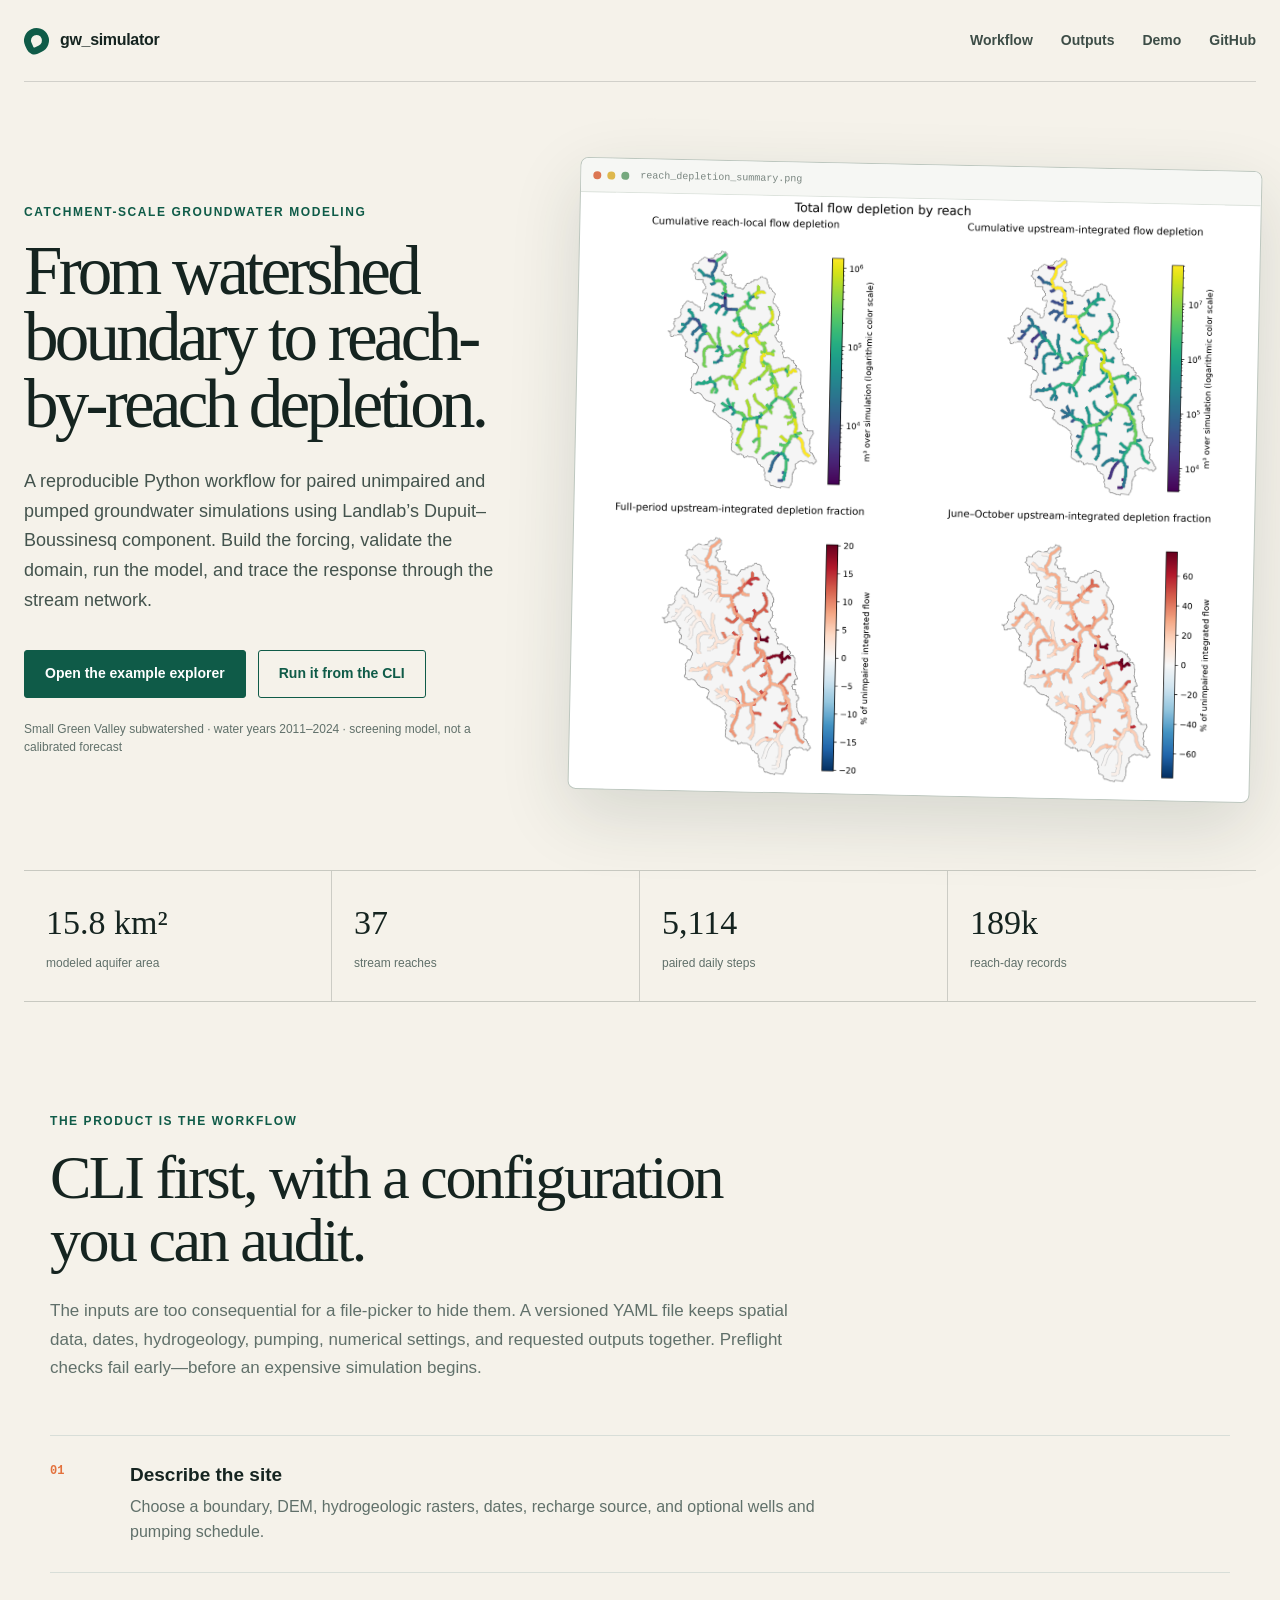
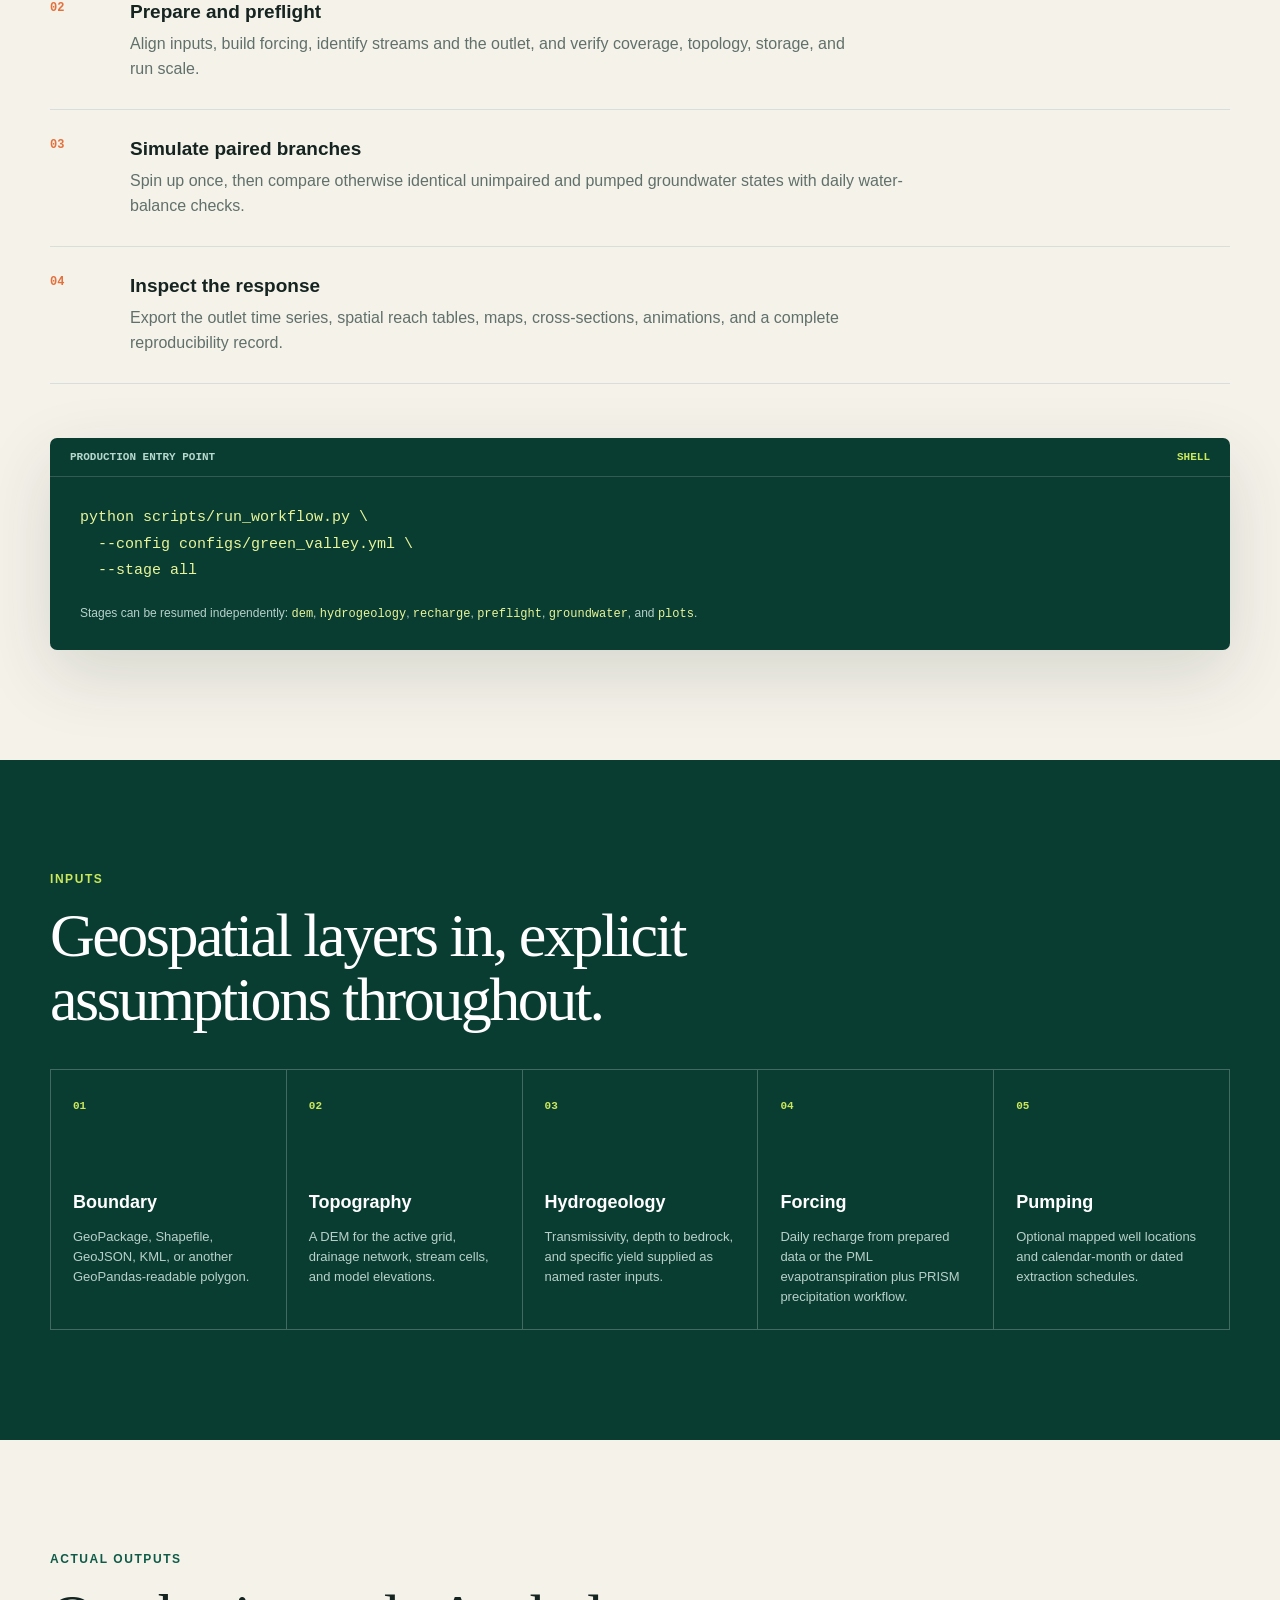
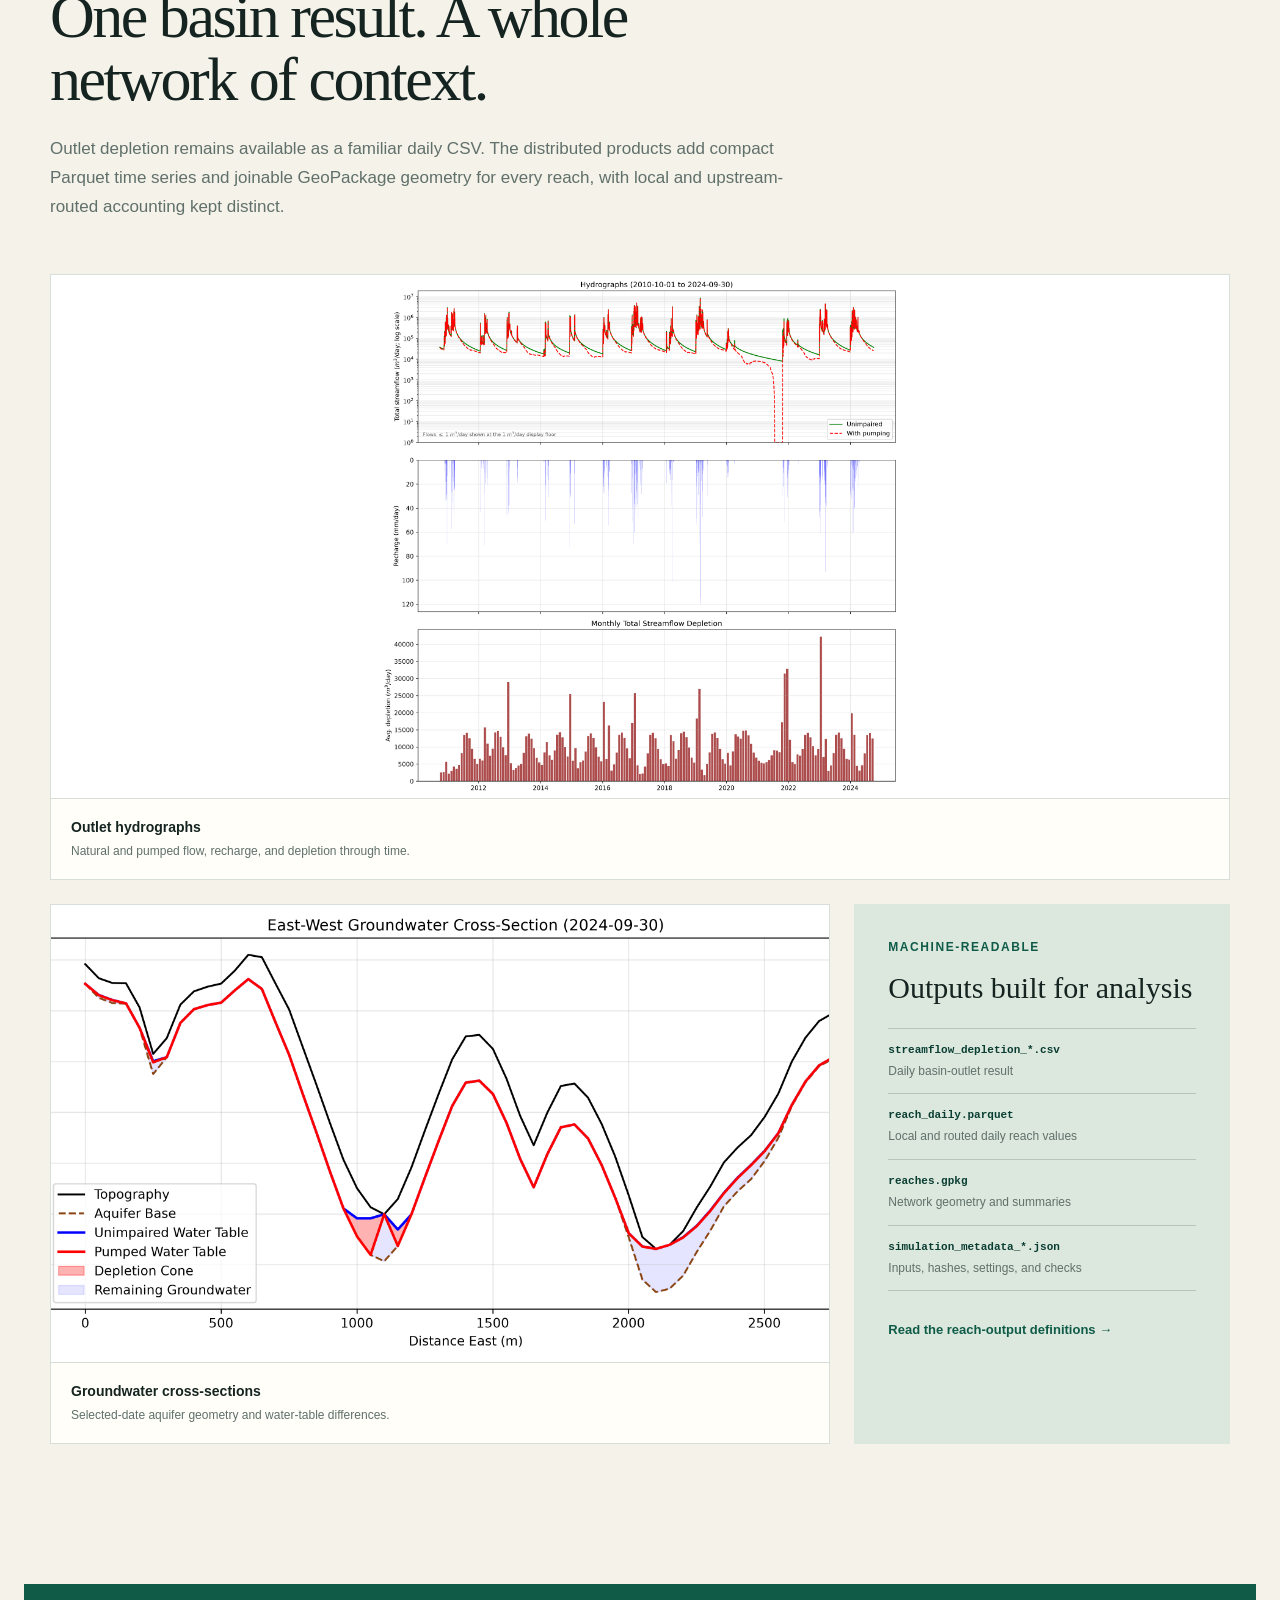
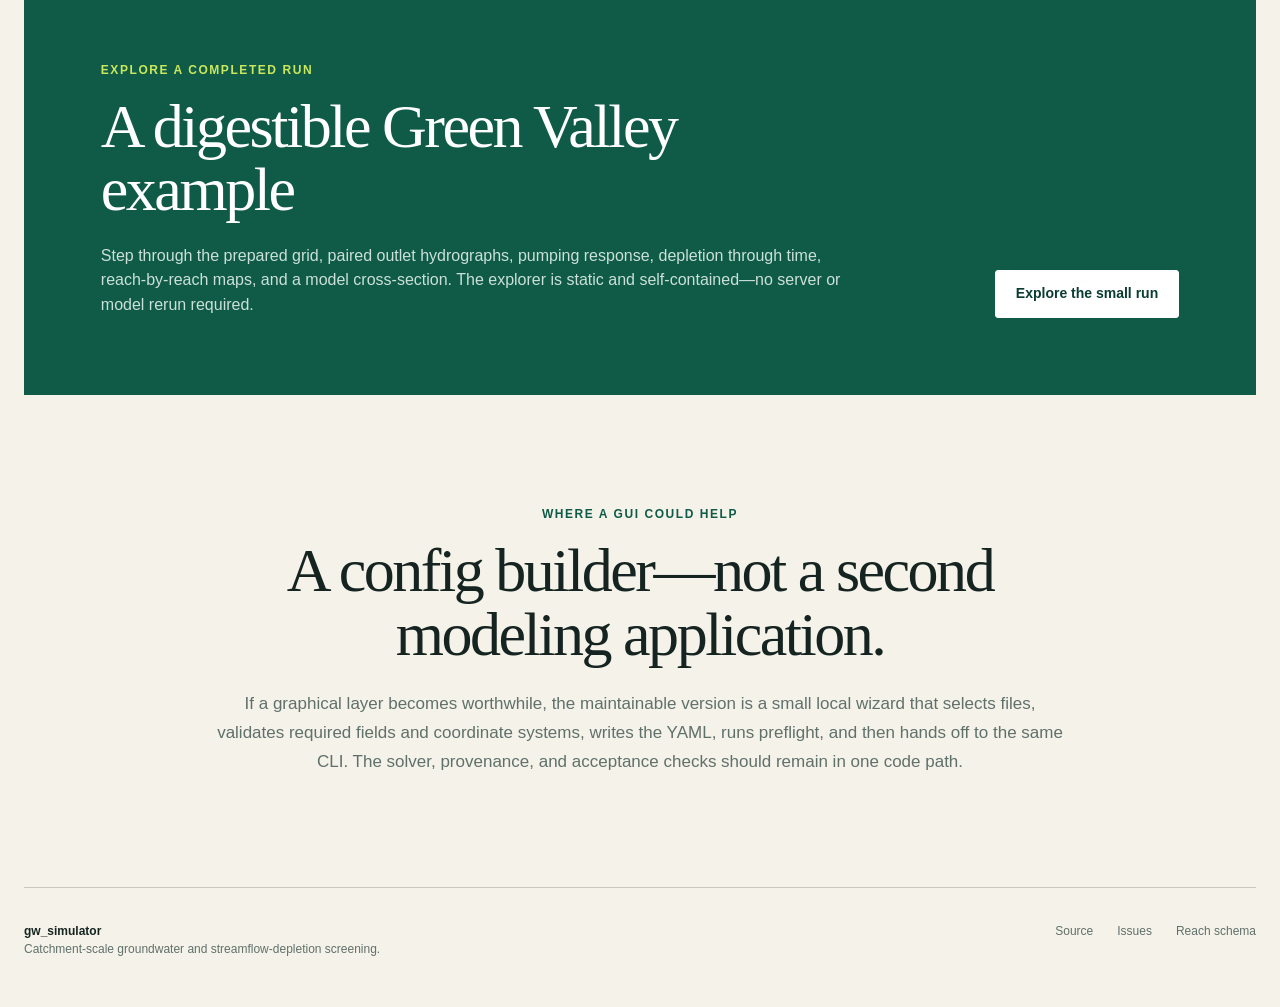
==== docs/index.html @ 2f650bf9 "Add Green Valley GitHub Pages demo" ====
<!doctype html>
<html lang="en">
<head>
  <meta charset="utf-8">
  <meta name="viewport" content="width=device-width, initial-scale=1">
  <meta name="description" content="gw_simulator models catchment-scale groundwater flow and streamflow depletion, from reproducible inputs to outlet and reach-by-reach results.">
  <title>gw_simulator · Groundwater depletion, reach by reach</title>
  <link rel="stylesheet" href="assets/site.css">
</head>
<body>
  <header class="site-header">
    <a class="wordmark" href="./" aria-label="gw_simulator home">
      <span class="wordmark-mark" aria-hidden="true"></span>
      <span>gw_simulator</span>
    </a>
    <nav aria-label="Primary navigation">
      <a href="#workflow">Workflow</a>
      <a href="#outputs">Outputs</a>
      <a href="demo/green_valley_example.html">Demo</a>
      <a href="https://github.com/daviddralle/gw_simulator">GitHub</a>
    </nav>
  </header>

  <main>
    <section class="hero">
      <div class="hero-copy">
        <p class="eyebrow">Catchment-scale groundwater modeling</p>
        <h1>From watershed boundary to reach-by-reach depletion.</h1>
        <p class="lede">
          A reproducible Python workflow for paired unimpaired and pumped
          groundwater simulations using Landlab’s Dupuit–Boussinesq component.
          Build the forcing, validate the domain, run the model, and trace the
          response through the stream network.
        </p>
        <div class="actions">
          <a class="button button-primary" href="demo/green_valley_example.html">Open the example explorer</a>
          <a class="button button-secondary" href="https://github.com/daviddralle/gw_simulator#reproducible-workflow">Run it from the CLI</a>
        </div>
        <p class="hero-note">Small Green Valley subwatershed · water years 2011–2024 · screening model, not a calibrated forecast</p>
      </div>
      <figure class="hero-figure">
        <div class="figure-bar">
          <span></span><span></span><span></span>
          <b>reach_depletion_summary.png</b>
        </div>
        <img src="assets/reach_depletion_summary.png" alt="Four maps of the Green Valley stream network showing local and routed flow-depletion volume and fraction" fetchpriority="high">
      </figure>
    </section>

    <section class="facts" aria-label="Example simulation facts">
      <div><strong>15.8 km²</strong><span>modeled aquifer area</span></div>
      <div><strong>37</strong><span>stream reaches</span></div>
      <div><strong>5,114</strong><span>paired daily steps</span></div>
      <div><strong>189k</strong><span>reach-day records</span></div>
    </section>

    <section class="section intro" id="workflow">
      <div class="section-heading">
        <p class="eyebrow">The product is the workflow</p>
        <h2>CLI first, with a configuration you can audit.</h2>
        <p>
          The inputs are too consequential for a file-picker to hide them. A
          versioned YAML file keeps spatial data, dates, hydrogeology, pumping,
          numerical settings, and requested outputs together. Preflight checks
          fail early—before an expensive simulation begins.
        </p>
      </div>

      <ol class="steps">
        <li>
          <span>01</span>
          <div><h3>Describe the site</h3><p>Choose a boundary, DEM, hydrogeologic rasters, dates, recharge source, and optional wells and pumping schedule.</p></div>
        </li>
        <li>
          <span>02</span>
          <div><h3>Prepare and preflight</h3><p>Align inputs, build forcing, identify streams and the outlet, and verify coverage, topology, storage, and run scale.</p></div>
        </li>
        <li>
          <span>03</span>
          <div><h3>Simulate paired branches</h3><p>Spin up once, then compare otherwise identical unimpaired and pumped groundwater states with daily water-balance checks.</p></div>
        </li>
        <li>
          <span>04</span>
          <div><h3>Inspect the response</h3><p>Export the outlet time series, spatial reach tables, maps, cross-sections, animations, and a complete reproducibility record.</p></div>
        </li>
      </ol>

      <div class="command-panel" aria-label="Example command">
        <div class="command-label"><span>Production entry point</span><b>shell</b></div>
        <pre><code>python scripts/run_workflow.py \
  --config configs/green_valley.yml \
  --stage all</code></pre>
        <p>Stages can be resumed independently: <code>dem</code>, <code>hydrogeology</code>, <code>recharge</code>, <code>preflight</code>, <code>groundwater</code>, and <code>plots</code>.</p>
      </div>
    </section>

    <section class="section inputs">
      <div class="section-heading compact">
        <p class="eyebrow">Inputs</p>
        <h2>Geospatial layers in, explicit assumptions throughout.</h2>
      </div>
      <div class="input-grid">
        <article><span>01</span><h3>Boundary</h3><p>GeoPackage, Shapefile, GeoJSON, KML, or another GeoPandas-readable polygon.</p></article>
        <article><span>02</span><h3>Topography</h3><p>A DEM for the active grid, drainage network, stream cells, and model elevations.</p></article>
        <article><span>03</span><h3>Hydrogeology</h3><p>Transmissivity, depth to bedrock, and specific yield supplied as named raster inputs.</p></article>
        <article><span>04</span><h3>Forcing</h3><p>Daily recharge from prepared data or the PML evapotranspiration plus PRISM precipitation workflow.</p></article>
        <article><span>05</span><h3>Pumping</h3><p>Optional mapped well locations and calendar-month or dated extraction schedules.</p></article>
      </div>
    </section>

    <section class="section outputs" id="outputs">
      <div class="section-heading">
        <p class="eyebrow">Actual outputs</p>
        <h2>One basin result. A whole network of context.</h2>
        <p>
          Outlet depletion remains available as a familiar daily CSV. The
          distributed products add compact Parquet time series and joinable
          GeoPackage geometry for every reach, with local and upstream-routed
          accounting kept distinct.
        </p>
      </div>

      <div class="output-grid">
        <figure class="output-card output-wide">
          <img src="assets/hydrographs.png" alt="Green Valley hydrographs comparing unimpaired and pumped streamflow with recharge" loading="lazy">
          <figcaption><b>Outlet hydrographs</b><span>Natural and pumped flow, recharge, and depletion through time.</span></figcaption>
        </figure>
        <figure class="output-card">
          <img src="assets/cross_section.png" alt="Groundwater cross-section showing topography, aquifer base, and unimpaired and pumped water tables" loading="lazy">
          <figcaption><b>Groundwater cross-sections</b><span>Selected-date aquifer geometry and water-table differences.</span></figcaption>
        </figure>
        <article class="file-card">
          <p class="eyebrow">Machine-readable</p>
          <h3>Outputs built for analysis</h3>
          <ul>
            <li><code>streamflow_depletion_*.csv</code><span>Daily basin-outlet result</span></li>
            <li><code>reach_daily.parquet</code><span>Local and routed daily reach values</span></li>
            <li><code>reaches.gpkg</code><span>Network geometry and summaries</span></li>
            <li><code>simulation_metadata_*.json</code><span>Inputs, hashes, settings, and checks</span></li>
          </ul>
          <a href="REACH_OUTPUTS.md">Read the reach-output definitions →</a>
        </article>
      </div>
    </section>

    <section class="demo-callout">
      <div>
        <p class="eyebrow">Explore a completed run</p>
        <h2>A digestible Green Valley example</h2>
        <p>
          Step through the prepared grid, paired outlet hydrographs, pumping
          response, depletion through time, reach-by-reach maps, and a model
          cross-section. The explorer is static and self-contained—no server
          or model rerun required.
        </p>
      </div>
      <a class="button button-light" href="demo/green_valley_example.html">Explore the small run</a>
    </section>

    <section class="section decision">
      <p class="eyebrow">Where a GUI could help</p>
      <h2>A config builder—not a second modeling application.</h2>
      <p>
        If a graphical layer becomes worthwhile, the maintainable version is a
        small local wizard that selects files, validates required fields and
        coordinate systems, writes the YAML, runs preflight, and then hands off
        to the same CLI. The solver, provenance, and acceptance checks should
        remain in one code path.
      </p>
    </section>
  </main>

  <footer>
    <div><b>gw_simulator</b><span>Catchment-scale groundwater and streamflow-depletion screening.</span></div>
    <div class="footer-links">
      <a href="https://github.com/daviddralle/gw_simulator">Source</a>
      <a href="https://github.com/daviddralle/gw_simulator/issues">Issues</a>
      <a href="REACH_OUTPUTS.md">Reach schema</a>
    </div>
  </footer>
</body>
</html>
---- docs/assets/site.css ----
:root {
  color-scheme: light;
  --ink: #152420;
  --muted: #60706a;
  --paper: #f5f2ea;
  --white: #fffef9;
  --line: #d8ded8;
  --green: #0f5b48;
  --green-dark: #0a3d32;
  --lime: #cbe85c;
  --blue: #b9dce0;
  --orange: #e3713c;
  --shadow: 0 24px 70px rgba(27, 49, 41, .14);
}

* { box-sizing: border-box; }

html { scroll-behavior: smooth; }

body {
  margin: 0;
  background: var(--paper);
  color: var(--ink);
  font-family: Inter, ui-sans-serif, -apple-system, BlinkMacSystemFont, "Segoe UI", sans-serif;
  line-height: 1.55;
}

a { color: inherit; }

.site-header {
  width: min(1400px, calc(100% - 48px));
  height: 82px;
  margin: 0 auto;
  display: flex;
  align-items: center;
  justify-content: space-between;
  border-bottom: 1px solid rgba(21, 36, 32, .16);
}

.wordmark {
  display: flex;
  gap: 11px;
  align-items: center;
  font-weight: 750;
  letter-spacing: -.02em;
  text-decoration: none;
}

.wordmark-mark {
  width: 25px;
  height: 25px;
  border: 7px solid var(--green);
  border-radius: 50% 50% 50% 8px;
  transform: rotate(-25deg);
}

nav { display: flex; gap: 28px; }
nav a { color: #3d4d47; font-size: 14px; font-weight: 650; text-decoration: none; }
nav a:hover { color: var(--green); }

main { overflow: hidden; }

.hero {
  width: min(1400px, calc(100% - 48px));
  margin: 0 auto;
  padding: 82px 0 74px;
  display: grid;
  grid-template-columns: minmax(0, .82fr) minmax(560px, 1.18fr);
  gap: clamp(42px, 6vw, 92px);
  align-items: center;
}

.eyebrow {
  margin: 0 0 16px;
  color: var(--green);
  font-size: 12px;
  font-weight: 800;
  letter-spacing: .13em;
  text-transform: uppercase;
}

h1, h2, h3, p { text-wrap: pretty; }

h1 {
  max-width: 760px;
  margin: 0;
  font-family: Georgia, "Times New Roman", serif;
  font-size: clamp(54px, 5.4vw, 86px);
  font-weight: 400;
  letter-spacing: -.055em;
  line-height: .96;
}

.lede {
  max-width: 700px;
  margin: 30px 0 0;
  color: #43534d;
  font-size: 18px;
  line-height: 1.65;
}

.actions { display: flex; flex-wrap: wrap; gap: 12px; margin-top: 34px; }

.button {
  display: inline-flex;
  min-height: 48px;
  padding: 0 20px;
  align-items: center;
  justify-content: center;
  border: 1px solid var(--green);
  border-radius: 3px;
  font-size: 14px;
  font-weight: 750;
  text-decoration: none;
  transition: transform .15s ease, background .15s ease;
}

.button:hover { transform: translateY(-2px); }
.button-primary { background: var(--green); color: white; }
.button-primary:hover { background: var(--green-dark); }
.button-secondary { color: var(--green); }
.button-secondary:hover { background: rgba(15, 91, 72, .06); }
.button-light { border-color: white; background: white; color: var(--green-dark); }

.hero-note { margin: 22px 0 0; color: var(--muted); font-size: 12px; }

.hero-figure {
  margin: 0;
  overflow: hidden;
  border: 1px solid #bdc7bf;
  border-radius: 8px;
  background: white;
  box-shadow: var(--shadow);
  transform: rotate(1.2deg);
}

.hero-figure img { display: block; width: 100%; aspect-ratio: 1.14; object-fit: contain; object-position: top; }

.figure-bar {
  height: 34px;
  display: flex;
  gap: 6px;
  align-items: center;
  padding: 0 12px;
  border-bottom: 1px solid #dde3dd;
  background: #f6f7f4;
}

.figure-bar span { width: 8px; height: 8px; border-radius: 50%; background: #c2cac3; }
.figure-bar span:first-child { background: #dc7652; }
.figure-bar span:nth-child(2) { background: #deb84c; }
.figure-bar span:nth-child(3) { background: #76a97e; }
.figure-bar b { margin-left: 5px; color: #7a8680; font: 500 10px ui-monospace, SFMono-Regular, Menlo, monospace; }

.facts {
  width: min(1400px, calc(100% - 48px));
  margin: 0 auto 110px;
  display: grid;
  grid-template-columns: repeat(4, 1fr);
  border-top: 1px solid rgba(21, 36, 32, .2);
  border-bottom: 1px solid rgba(21, 36, 32, .2);
}

.facts div { padding: 26px 22px; border-right: 1px solid rgba(21, 36, 32, .18); }
.facts div:last-child { border-right: 0; }
.facts strong { display: block; font-family: Georgia, "Times New Roman", serif; font-size: 34px; font-weight: 400; }
.facts span { color: var(--muted); font-size: 12px; }

.section { width: min(1180px, calc(100% - 48px)); margin: 0 auto; padding: 110px 0; }
.section-heading { max-width: 760px; margin-bottom: 52px; }
.section-heading.compact { margin-bottom: 38px; }

h2 {
  margin: 0;
  font-family: Georgia, "Times New Roman", serif;
  font-size: clamp(40px, 5vw, 62px);
  font-weight: 400;
  letter-spacing: -.04em;
  line-height: 1.02;
}

.section-heading > p:last-child, .decision > p:last-child {
  margin: 24px 0 0;
  color: var(--muted);
  font-size: 17px;
  line-height: 1.7;
}

.intro { padding-top: 0; }

.steps { margin: 0; padding: 0; list-style: none; border-top: 1px solid var(--line); }
.steps li { display: grid; grid-template-columns: 60px 1fr; gap: 20px; padding: 28px 0; border-bottom: 1px solid var(--line); }
.steps > li > span { color: var(--orange); font: 700 12px ui-monospace, SFMono-Regular, Menlo, monospace; }
.steps h3 { margin: -4px 0 5px; font-size: 19px; }
.steps p { max-width: 780px; margin: 0; color: var(--muted); }

.command-panel { margin-top: 54px; border-radius: 7px; overflow: hidden; background: var(--green-dark); color: white; box-shadow: var(--shadow); }
.command-label { display: flex; justify-content: space-between; padding: 13px 20px; border-bottom: 1px solid rgba(255,255,255,.16); color: #b6d7cc; font: 600 11px ui-monospace, SFMono-Regular, Menlo, monospace; text-transform: uppercase; }
.command-label b { color: var(--lime); }
.command-panel pre { margin: 0; padding: 28px 30px 20px; overflow-x: auto; color: #f4f8f5; font: 500 15px/1.75 ui-monospace, SFMono-Regular, Menlo, monospace; }
.command-panel p { margin: 0; padding: 0 30px 26px; color: #b6d1c9; font-size: 12px; }
.command-panel code { color: #e8f59a; }

.inputs { width: auto; padding-left: max(24px, calc((100% - 1180px) / 2)); padding-right: max(24px, calc((100% - 1180px) / 2)); background: var(--green-dark); color: white; }
.inputs .eyebrow { color: var(--lime); }
.input-grid { display: grid; grid-template-columns: repeat(5, 1fr); border-top: 1px solid rgba(255,255,255,.23); border-left: 1px solid rgba(255,255,255,.23); }
.input-grid article { min-height: 260px; padding: 22px; border-right: 1px solid rgba(255,255,255,.23); border-bottom: 1px solid rgba(255,255,255,.23); }
.input-grid article > span { color: var(--lime); font: 700 11px ui-monospace, SFMono-Regular, Menlo, monospace; }
.input-grid h3 { margin: 72px 0 10px; font-size: 18px; }
.input-grid p { margin: 0; color: #b8d0c8; font-size: 13px; }

.output-grid { display: grid; grid-template-columns: 1.35fr .65fr; gap: 24px; }
.output-card { margin: 0; overflow: hidden; border: 1px solid var(--line); background: var(--white); }
.output-card img { display: block; width: 100%; aspect-ratio: 1.7; object-fit: cover; object-position: top; background: white; }
.output-card figcaption { display: flex; flex-direction: column; gap: 3px; padding: 18px 20px; border-top: 1px solid var(--line); }
.output-card figcaption b { font-size: 14px; }
.output-card figcaption span { color: var(--muted); font-size: 12px; }
.output-wide { grid-column: 1 / -1; }
.output-wide img { aspect-ratio: 2.25; object-fit: contain; }

.file-card { padding: 34px; background: #dce8de; }
.file-card h3 { margin: 0 0 24px; font-family: Georgia, "Times New Roman", serif; font-size: 30px; font-weight: 400; line-height: 1.05; }
.file-card ul { margin: 0 0 26px; padding: 0; list-style: none; border-top: 1px solid rgba(21,36,32,.18); }
.file-card li { display: flex; flex-direction: column; gap: 3px; padding: 13px 0; border-bottom: 1px solid rgba(21,36,32,.18); }
.file-card code { color: var(--green-dark); font-size: 11px; font-weight: 700; }
.file-card li span { color: var(--muted); font-size: 12px; }
.file-card > a { color: var(--green); font-size: 13px; font-weight: 750; text-decoration: none; }

.demo-callout {
  width: min(1400px, calc(100% - 48px));
  margin: 30px auto 0;
  padding: clamp(38px, 6vw, 78px);
  display: flex;
  gap: 48px;
  align-items: end;
  justify-content: space-between;
  background: var(--green);
  color: white;
}
.demo-callout .eyebrow { color: var(--lime); }
.demo-callout h2 { max-width: 720px; }
.demo-callout p:last-child { max-width: 760px; margin: 22px 0 0; color: #cce0d9; }
.demo-callout .button { flex: 0 0 auto; }

.decision { max-width: 860px; text-align: center; }
.decision .eyebrow { text-align: center; }

footer {
  width: min(1400px, calc(100% - 48px));
  margin: 0 auto;
  padding: 34px 0 48px;
  display: flex;
  justify-content: space-between;
  border-top: 1px solid rgba(21, 36, 32, .2);
  color: var(--muted);
  font-size: 12px;
}
footer div:first-child { display: flex; flex-direction: column; }
footer b { color: var(--ink); }
.footer-links { display: flex; gap: 24px; }
.footer-links a { text-decoration: none; }

.explorer-main { overflow: visible; }

.explorer-intro {
  width: min(1180px, calc(100% - 48px));
  margin: 0 auto;
  padding: 90px 0 54px;
  display: grid;
  grid-template-columns: 1.15fr .85fr;
  gap: clamp(44px, 8vw, 110px);
  align-items: end;
}

.explorer-intro h1 { font-size: clamp(48px, 5.5vw, 78px); }
.explorer-intro > p { margin: 0 0 3px; color: var(--muted); font-size: 16px; line-height: 1.75; }

.example-facts {
  width: min(1180px, calc(100% - 48px));
  margin: 0 auto 72px;
  display: grid;
  grid-template-columns: repeat(4, 1fr);
  border-top: 1px solid rgba(21, 36, 32, .2);
  border-bottom: 1px solid rgba(21, 36, 32, .2);
}

.example-facts div { padding: 20px; border-right: 1px solid rgba(21, 36, 32, .18); }
.example-facts div:last-child { border-right: 0; }
.example-facts strong { display: block; font-family: Georgia, "Times New Roman", serif; font-size: 28px; font-weight: 400; }
.example-facts span { color: var(--muted); font-size: 12px; }

.viewer {
  width: min(1400px, calc(100% - 48px));
  margin: 0 auto;
  display: grid;
  grid-template-columns: 250px minmax(0, 1fr);
  border: 1px solid #bcc8c0;
  background: var(--white);
  box-shadow: var(--shadow);
}

.viewer-tabs { padding: 18px; border-right: 1px solid var(--line); background: #e8ece6; }

.viewer-tab {
  width: 100%;
  padding: 17px 14px;
  display: flex;
  gap: 12px;
  align-items: center;
  border: 0;
  border-bottom: 1px solid #cdd4ce;
  background: transparent;
  color: #405049;
  font: 700 13px/1.2 Inter, ui-sans-serif, -apple-system, BlinkMacSystemFont, "Segoe UI", sans-serif;
  text-align: left;
  cursor: pointer;
}

.viewer-tab span { color: #78857f; font: 700 10px ui-monospace, SFMono-Regular, Menlo, monospace; }
.viewer-tab:hover { color: var(--green); }
.viewer-tab[aria-selected="true"] { background: var(--green); color: white; }
.viewer-tab[aria-selected="true"] span { color: var(--lime); }
.viewer-tab:focus-visible { outline: 3px solid var(--orange); outline-offset: -3px; }

.viewer-stage { min-width: 0; margin: 0; }
.viewer-image-wrap { padding: clamp(16px, 3vw, 42px); background: white; }
.viewer-stage img { display: block; width: 100%; height: min(60vw, 720px); object-fit: contain; }
.viewer-stage figcaption { padding: 30px 36px; display: flex; gap: 40px; align-items: end; justify-content: space-between; border-top: 1px solid var(--line); background: #faf8f2; }
.viewer-stage figcaption > div { max-width: 760px; }
.viewer-stage h2 { font-size: clamp(30px, 4vw, 48px); }
.viewer-stage figcaption p:last-child { margin: 14px 0 0; color: var(--muted); }
.viewer-stage figcaption > a { flex: 0 0 auto; color: var(--green); font-size: 12px; font-weight: 750; text-decoration: none; }

.example-note {
  width: min(1050px, calc(100% - 48px));
  margin: 0 auto;
  padding: 110px 0;
  display: grid;
  grid-template-columns: .9fr 1.1fr;
  gap: clamp(40px, 8vw, 100px);
  align-items: end;
}

.example-note h2 { font-size: clamp(38px, 4vw, 55px); }
.example-note > p { margin: 0; color: var(--muted); font-size: 16px; line-height: 1.75; }

@media (max-width: 1080px) {
  .hero { grid-template-columns: 1fr; }
  .hero-copy { max-width: 850px; }
  .hero-figure { max-width: 900px; transform: none; }
  .input-grid { grid-template-columns: repeat(3, 1fr); }
  .explorer-intro { grid-template-columns: 1fr; align-items: start; }
}

@media (max-width: 760px) {
  .site-header, .hero, .facts, .demo-callout, footer { width: min(100% - 28px, 1400px); }
  .section { width: min(100% - 36px, 1180px); }
  .site-header { height: 66px; }
  nav a:not(:last-child) { display: none; }
  .hero { padding: 58px 0 50px; gap: 42px; }
  h1 { font-size: clamp(49px, 14vw, 70px); }
  .lede { font-size: 16px; }
  .hero-figure img { aspect-ratio: 1.18; }
  .facts { grid-template-columns: repeat(2, 1fr); margin-bottom: 76px; }
  .facts div:nth-child(2) { border-right: 0; }
  .facts div:nth-child(-n+2) { border-bottom: 1px solid rgba(21, 36, 32, .18); }
  .section { padding-top: 78px; padding-bottom: 78px; }
  .intro { padding-top: 0; }
  h2 { font-size: 42px; }
  .input-grid { grid-template-columns: 1fr; }
  .input-grid article { min-height: 0; }
  .input-grid h3 { margin-top: 38px; }
  .output-grid { grid-template-columns: 1fr; }
  .output-wide { grid-column: auto; }
  .output-wide img, .output-card img { aspect-ratio: 1.25; }
  .demo-callout { align-items: start; flex-direction: column; }
  footer { gap: 20px; flex-direction: column; }
  .explorer-intro, .example-facts, .viewer, .example-note { width: min(100% - 28px, 1180px); }
  .explorer-intro { padding-top: 58px; }
  .example-facts { grid-template-columns: repeat(2, 1fr); }
  .example-facts div:nth-child(2) { border-right: 0; }
  .example-facts div:nth-child(-n+2) { border-bottom: 1px solid rgba(21, 36, 32, .18); }
  .viewer { grid-template-columns: 1fr; }
  .viewer-tabs { display: grid; grid-template-columns: repeat(2, 1fr); padding: 10px; border-right: 0; border-bottom: 1px solid var(--line); }
  .viewer-tab { min-height: 54px; padding: 12px 10px; }
  .viewer-stage img { height: 72vw; max-height: 520px; }
  .viewer-stage figcaption { padding: 24px; align-items: start; flex-direction: column; gap: 20px; }
  .example-note { padding: 78px 0; grid-template-columns: 1fr; align-items: start; }
}

@media (prefers-reduced-motion: reduce) {
  html { scroll-behavior: auto; }
  .button { transition: none; }
}
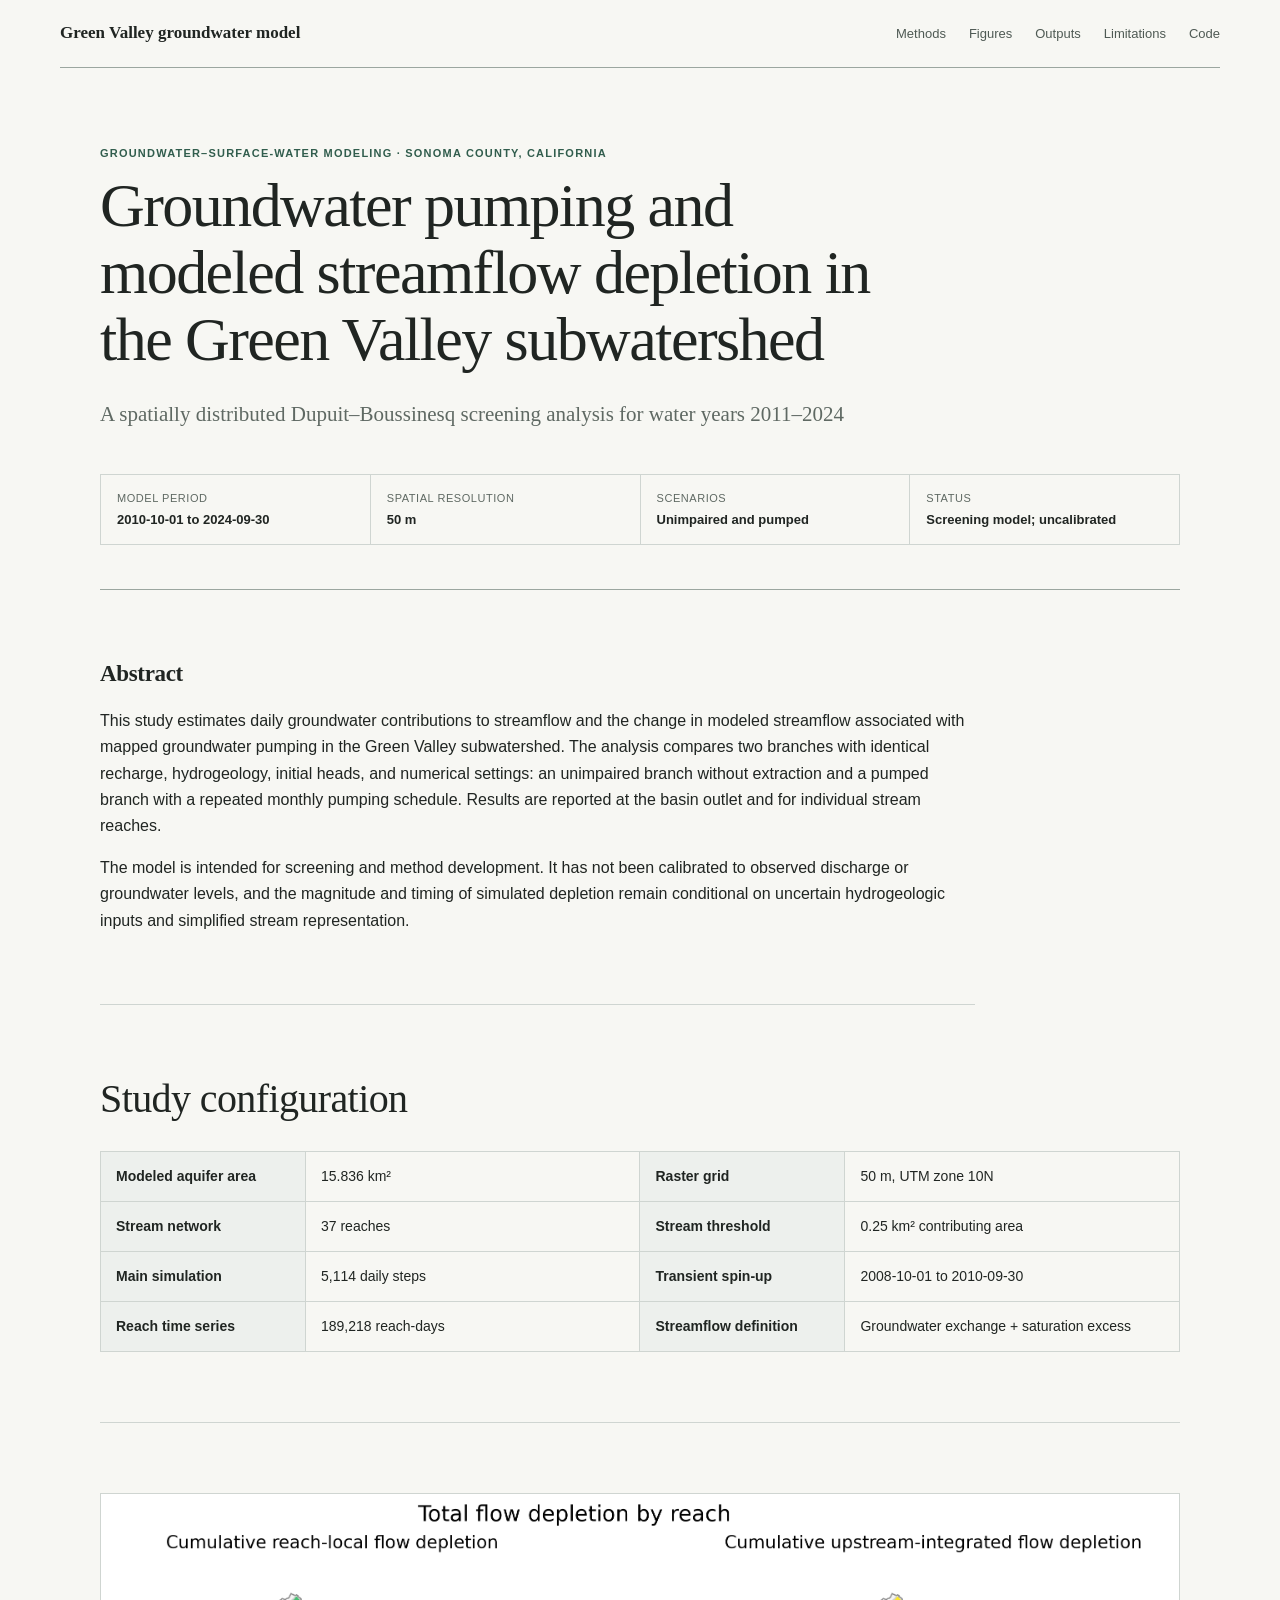
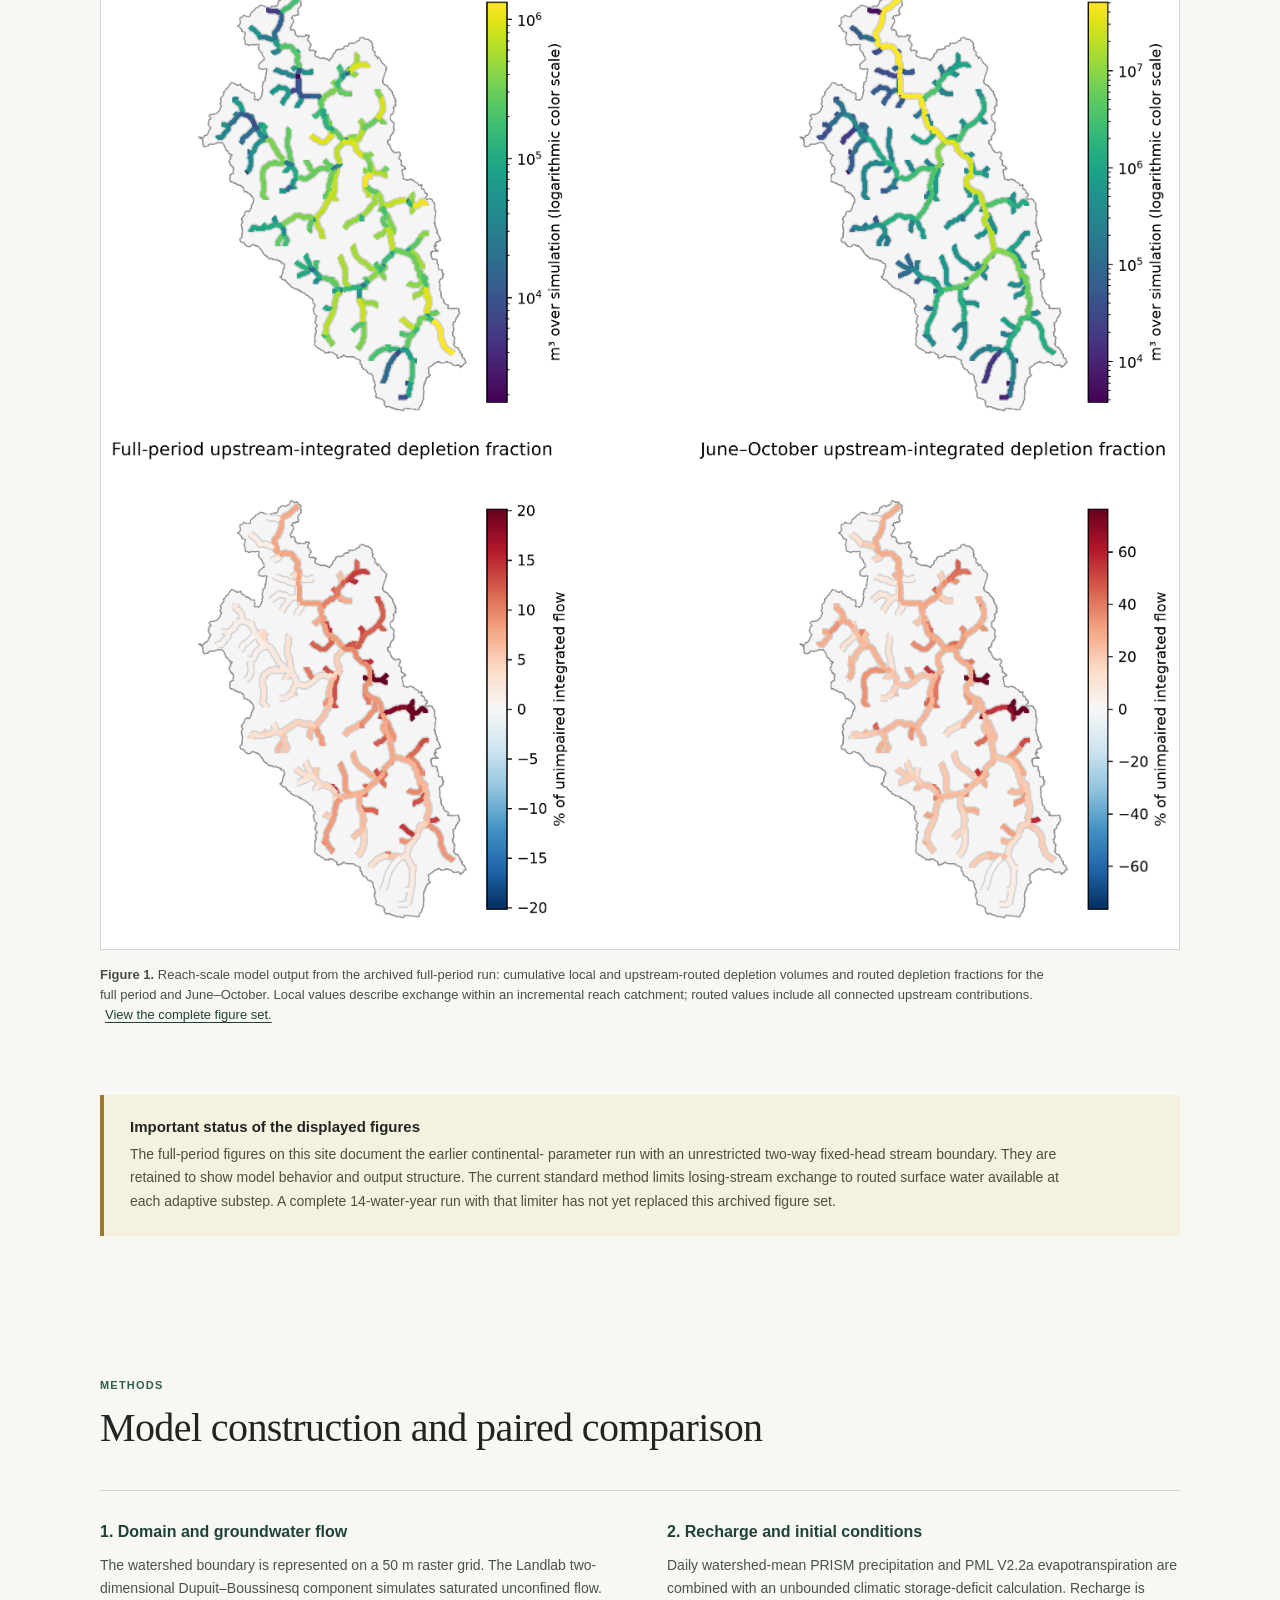
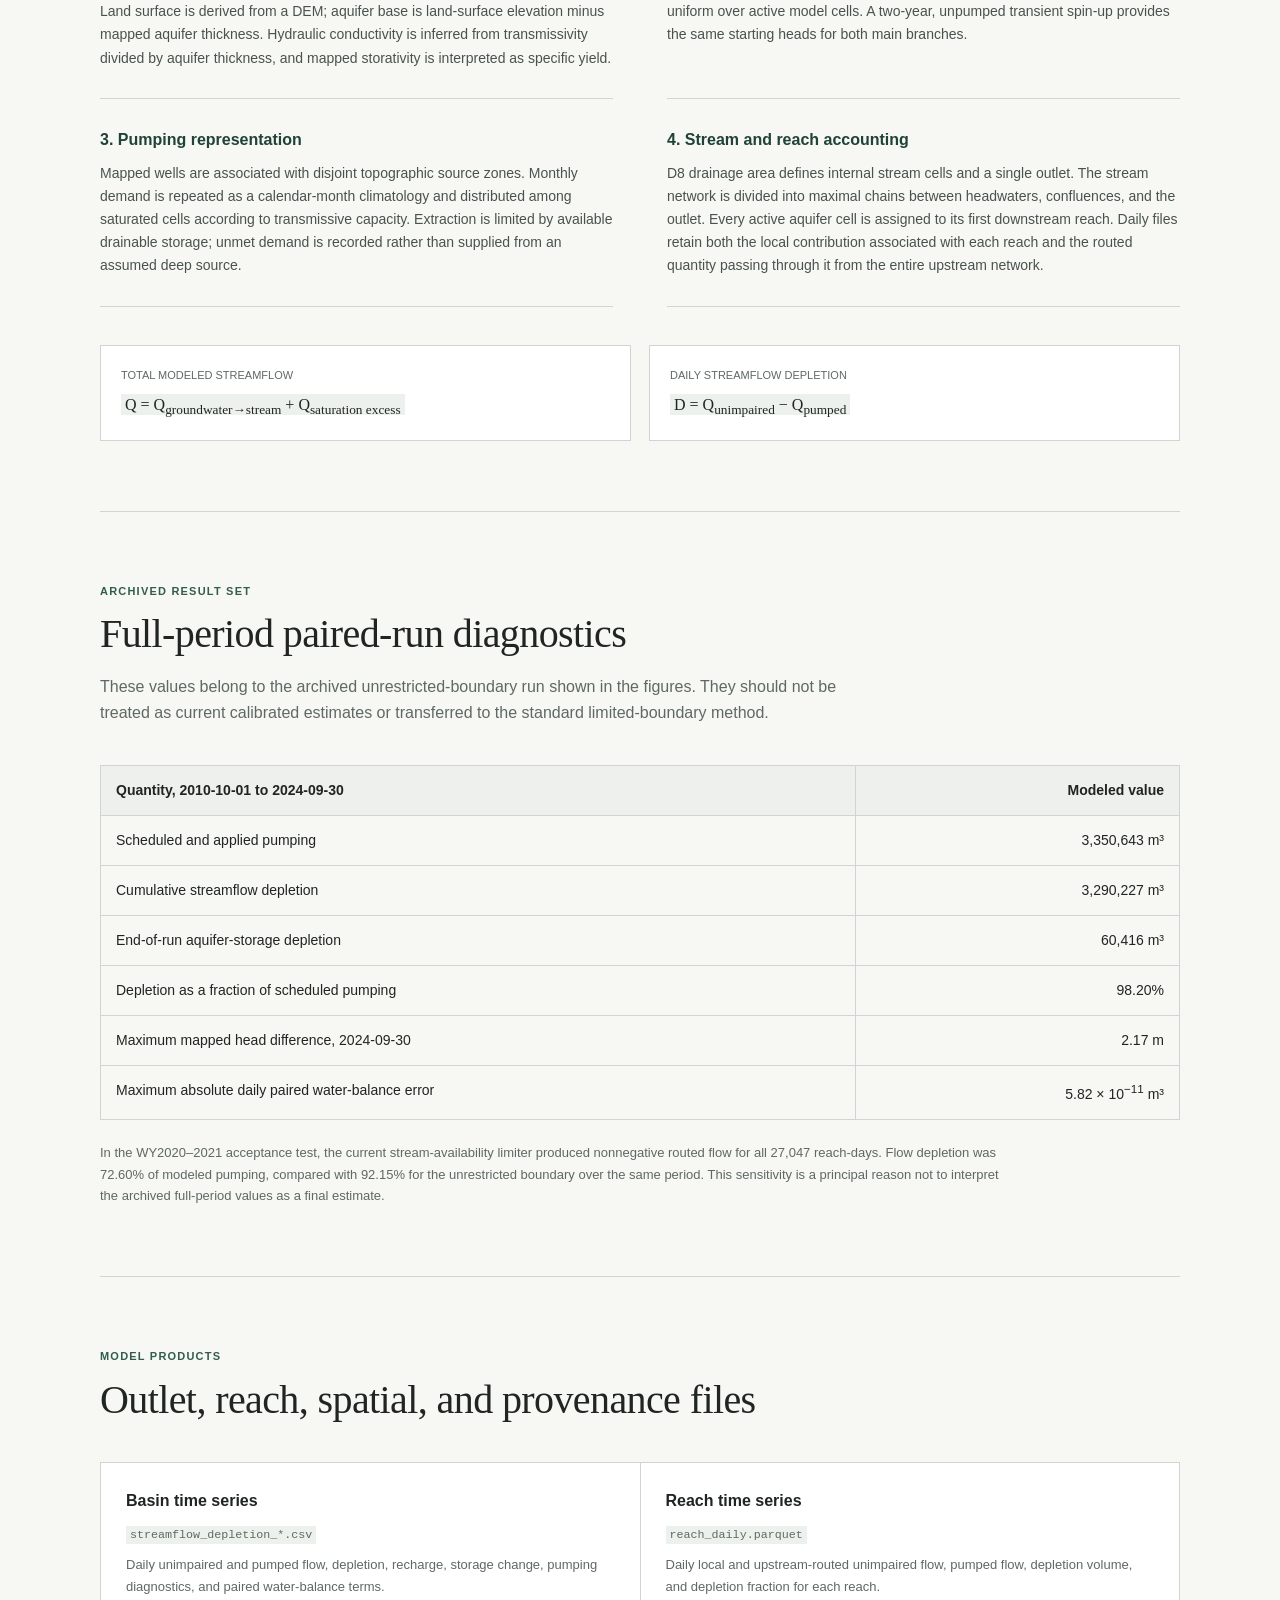
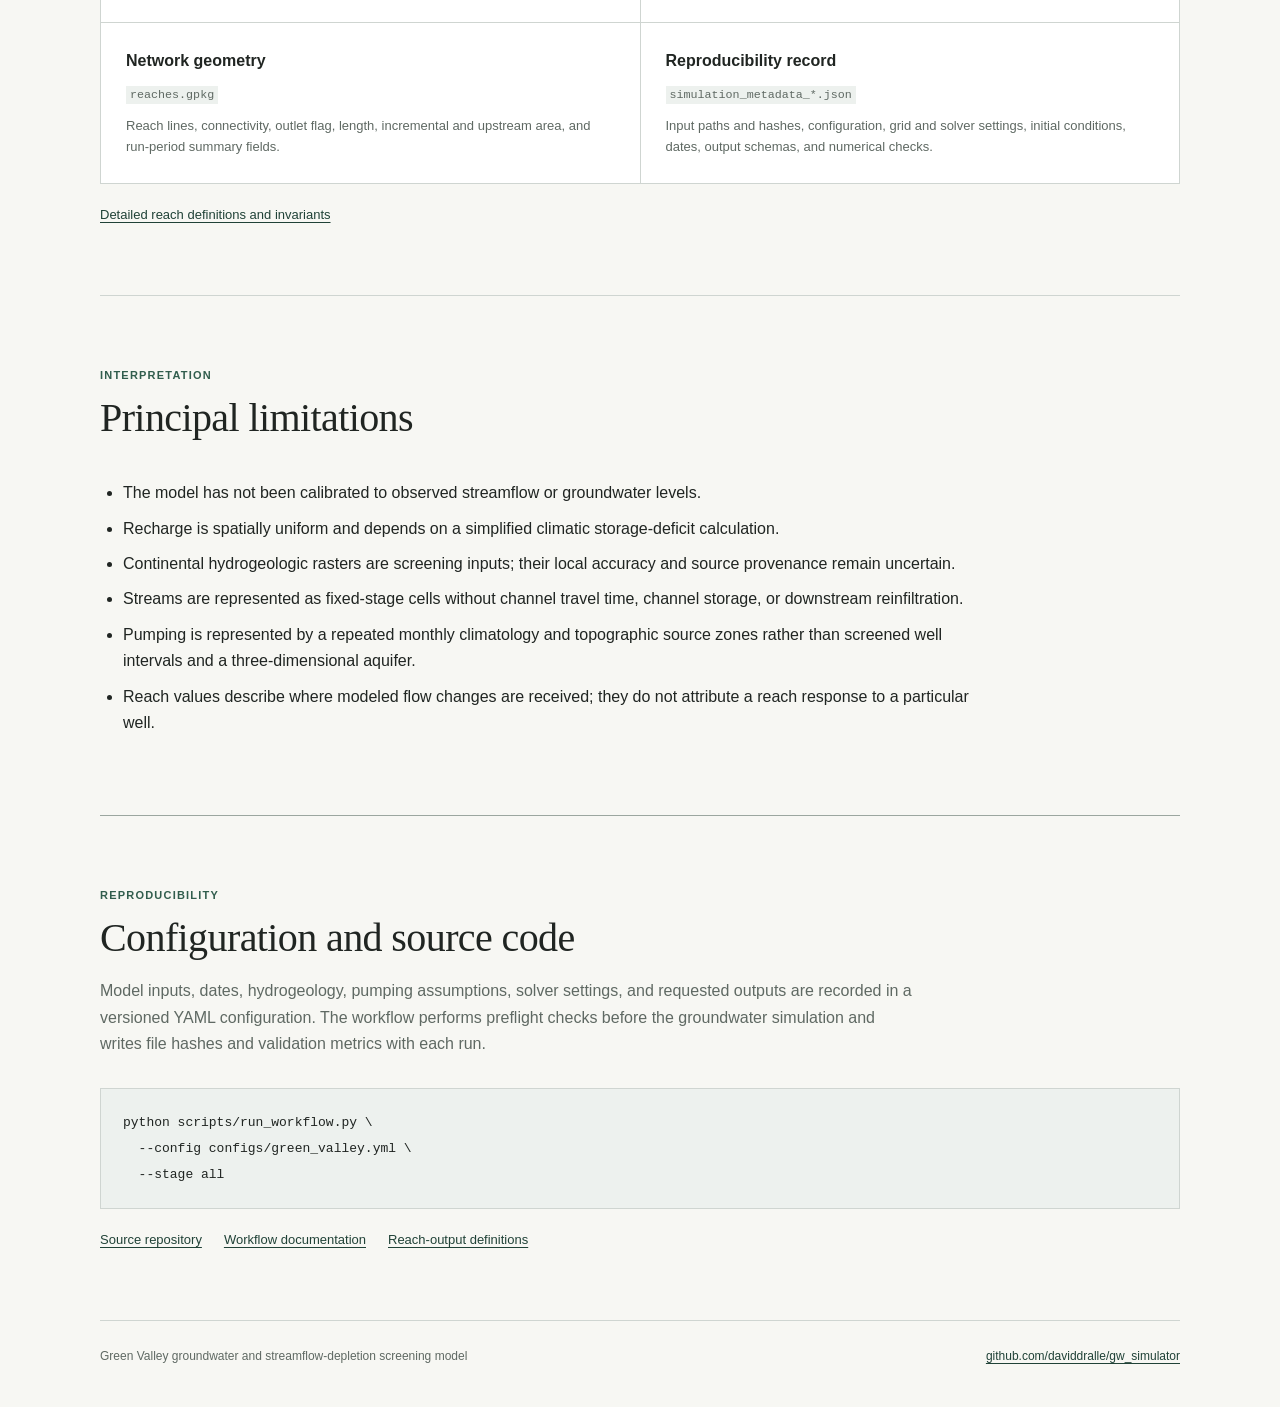
==== commit bbf712f8: "Reframe Pages site as scientific report" ====
--- a/docs/index.html
+++ b/docs/index.html
@@ -3,180 +3,263 @@
 <head>
   <meta charset="utf-8">
   <meta name="viewport" content="width=device-width, initial-scale=1">
-  <meta name="description" content="gw_simulator models catchment-scale groundwater flow and streamflow depletion, from reproducible inputs to outlet and reach-by-reach results.">
-  <title>gw_simulator · Groundwater depletion, reach by reach</title>
+  <meta name="description" content="Methods, provisional results, limitations, and data products from a groundwater and streamflow-depletion screening model for the Green Valley subwatershed, California.">
+  <title>Green Valley groundwater and streamflow-depletion model</title>
   <link rel="stylesheet" href="assets/site.css">
 </head>
 <body>
   <header class="site-header">
-    <a class="wordmark" href="./" aria-label="gw_simulator home">
-      <span class="wordmark-mark" aria-hidden="true"></span>
-      <span>gw_simulator</span>
-    </a>
+    <a class="wordmark" href="./">Green Valley groundwater model</a>
     <nav aria-label="Primary navigation">
-      <a href="#workflow">Workflow</a>
+      <a href="#methods">Methods</a>
+      <a href="#figures">Figures</a>
       <a href="#outputs">Outputs</a>
-      <a href="demo/green_valley_example.html">Demo</a>
-      <a href="https://github.com/daviddralle/gw_simulator">GitHub</a>
+      <a href="#limitations">Limitations</a>
+      <a href="https://github.com/daviddralle/gw_simulator">Code</a>
     </nav>
   </header>
 
-  <main>
-    <section class="hero">
-      <div class="hero-copy">
-        <p class="eyebrow">Catchment-scale groundwater modeling</p>
-        <h1>From watershed boundary to reach-by-reach depletion.</h1>
-        <p class="lede">
-          A reproducible Python workflow for paired unimpaired and pumped
-          groundwater simulations using Landlab’s Dupuit–Boussinesq component.
-          Build the forcing, validate the domain, run the model, and trace the
-          response through the stream network.
-        </p>
-        <div class="actions">
-          <a class="button button-primary" href="demo/green_valley_example.html">Open the example explorer</a>
-          <a class="button button-secondary" href="https://github.com/daviddralle/gw_simulator#reproducible-workflow">Run it from the CLI</a>
-        </div>
-        <p class="hero-note">Small Green Valley subwatershed · water years 2011–2024 · screening model, not a calibrated forecast</p>
-      </div>
-      <figure class="hero-figure">
-        <div class="figure-bar">
-          <span></span><span></span><span></span>
-          <b>reach_depletion_summary.png</b>
-        </div>
-        <img src="assets/reach_depletion_summary.png" alt="Four maps of the Green Valley stream network showing local and routed flow-depletion volume and fraction" fetchpriority="high">
+  <main class="report">
+    <article>
+      <header class="report-header">
+        <p class="section-label">Groundwater–surface-water modeling · Sonoma County, California</p>
+        <h1>Groundwater pumping and modeled streamflow depletion in the Green Valley subwatershed</h1>
+        <p class="subtitle">A spatially distributed Dupuit–Boussinesq screening analysis for water years 2011–2024</p>
+        <dl class="report-meta">
+          <div><dt>Model period</dt><dd>2010-10-01 to 2024-09-30</dd></div>
+          <div><dt>Spatial resolution</dt><dd>50 m</dd></div>
+          <div><dt>Scenarios</dt><dd>Unimpaired and pumped</dd></div>
+          <div><dt>Status</dt><dd>Screening model; uncalibrated</dd></div>
+        </dl>
+      </header>
+
+      <section class="abstract" aria-labelledby="abstract-title">
+        <h2 id="abstract-title">Abstract</h2>
+        <p>
+          This study estimates daily groundwater contributions to streamflow and
+          the change in modeled streamflow associated with mapped groundwater
+          pumping in the Green Valley subwatershed. The analysis compares two
+          branches with identical recharge, hydrogeology, initial heads, and
+          numerical settings: an unimpaired branch without extraction and a
+          pumped branch with a repeated monthly pumping schedule. Results are
+          reported at the basin outlet and for individual stream reaches.
+        </p>
+        <p>
+          The model is intended for screening and method development. It has not
+          been calibrated to observed discharge or groundwater levels, and the
+          magnitude and timing of simulated depletion remain conditional on
+          uncertain hydrogeologic inputs and simplified stream representation.
+        </p>
+      </section>
+
+      <section class="study-summary" aria-labelledby="summary-title">
+        <h2 id="summary-title">Study configuration</h2>
+        <div class="summary-table-wrap">
+          <table>
+            <tbody>
+              <tr><th scope="row">Modeled aquifer area</th><td>15.836 km²</td><th scope="row">Raster grid</th><td>50 m, UTM zone 10N</td></tr>
+              <tr><th scope="row">Stream network</th><td>37 reaches</td><th scope="row">Stream threshold</th><td>0.25 km² contributing area</td></tr>
+              <tr><th scope="row">Main simulation</th><td>5,114 daily steps</td><th scope="row">Transient spin-up</th><td>2008-10-01 to 2010-09-30</td></tr>
+              <tr><th scope="row">Reach time series</th><td>189,218 reach-days</td><th scope="row">Streamflow definition</th><td>Groundwater exchange + saturation excess</td></tr>
+            </tbody>
+          </table>
+        </div>
+      </section>
+
+      <figure class="primary-figure" id="figures">
+        <a href="demo/green_valley_example.html">
+          <img src="assets/reach_depletion_summary.png" alt="Four maps of the Green Valley stream network showing local and routed streamflow-depletion volume and fraction">
+        </a>
+        <figcaption>
+          <b>Figure 1.</b> Reach-scale model output from the archived full-period
+          run: cumulative local and upstream-routed depletion volumes and routed
+          depletion fractions for the full period and June–October. Local values
+          describe exchange within an incremental reach catchment; routed values
+          include all connected upstream contributions.
+          <a href="demo/green_valley_example.html">View the complete figure set.</a>
+        </figcaption>
       </figure>
-    </section>
-
-    <section class="facts" aria-label="Example simulation facts">
-      <div><strong>15.8 km²</strong><span>modeled aquifer area</span></div>
-      <div><strong>37</strong><span>stream reaches</span></div>
-      <div><strong>5,114</strong><span>paired daily steps</span></div>
-      <div><strong>189k</strong><span>reach-day records</span></div>
-    </section>
-
-    <section class="section intro" id="workflow">
-      <div class="section-heading">
-        <p class="eyebrow">The product is the workflow</p>
-        <h2>CLI first, with a configuration you can audit.</h2>
+
+      <aside class="scientific-note" aria-label="Figure-set status">
+        <h2>Important status of the displayed figures</h2>
         <p>
-          The inputs are too consequential for a file-picker to hide them. A
-          versioned YAML file keeps spatial data, dates, hydrogeology, pumping,
-          numerical settings, and requested outputs together. Preflight checks
-          fail early—before an expensive simulation begins.
-        </p>
-      </div>
-
-      <ol class="steps">
-        <li>
-          <span>01</span>
-          <div><h3>Describe the site</h3><p>Choose a boundary, DEM, hydrogeologic rasters, dates, recharge source, and optional wells and pumping schedule.</p></div>
-        </li>
-        <li>
-          <span>02</span>
-          <div><h3>Prepare and preflight</h3><p>Align inputs, build forcing, identify streams and the outlet, and verify coverage, topology, storage, and run scale.</p></div>
-        </li>
-        <li>
-          <span>03</span>
-          <div><h3>Simulate paired branches</h3><p>Spin up once, then compare otherwise identical unimpaired and pumped groundwater states with daily water-balance checks.</p></div>
-        </li>
-        <li>
-          <span>04</span>
-          <div><h3>Inspect the response</h3><p>Export the outlet time series, spatial reach tables, maps, cross-sections, animations, and a complete reproducibility record.</p></div>
-        </li>
-      </ol>
-
-      <div class="command-panel" aria-label="Example command">
-        <div class="command-label"><span>Production entry point</span><b>shell</b></div>
+          The full-period figures on this site document the earlier continental-
+          parameter run with an unrestricted two-way fixed-head stream boundary.
+          They are retained to show model behavior and output structure. The
+          current standard method limits losing-stream exchange to routed surface
+          water available at each adaptive substep. A complete 14-water-year run
+          with that limiter has not yet replaced this archived figure set.
+        </p>
+      </aside>
+
+      <section id="methods" class="methods">
+        <div class="section-heading">
+          <p class="section-label">Methods</p>
+          <h2>Model construction and paired comparison</h2>
+        </div>
+
+        <div class="method-list">
+          <section>
+            <h3>1. Domain and groundwater flow</h3>
+            <p>
+              The watershed boundary is represented on a 50 m raster grid. The
+              Landlab two-dimensional Dupuit–Boussinesq component simulates
+              saturated unconfined flow. Land surface is derived from a DEM;
+              aquifer base is land-surface elevation minus mapped aquifer
+              thickness. Hydraulic conductivity is inferred from transmissivity
+              divided by aquifer thickness, and mapped storativity is interpreted
+              as specific yield.
+            </p>
+          </section>
+          <section>
+            <h3>2. Recharge and initial conditions</h3>
+            <p>
+              Daily watershed-mean PRISM precipitation and PML V2.2a
+              evapotranspiration are combined with an unbounded climatic
+              storage-deficit calculation. Recharge is uniform over active model
+              cells. A two-year, unpumped transient spin-up provides the same
+              starting heads for both main branches.
+            </p>
+          </section>
+          <section>
+            <h3>3. Pumping representation</h3>
+            <p>
+              Mapped wells are associated with disjoint topographic source zones.
+              Monthly demand is repeated as a calendar-month climatology and
+              distributed among saturated cells according to transmissive
+              capacity. Extraction is limited by available drainable storage;
+              unmet demand is recorded rather than supplied from an assumed deep
+              source.
+            </p>
+          </section>
+          <section>
+            <h3>4. Stream and reach accounting</h3>
+            <p>
+              D8 drainage area defines internal stream cells and a single outlet.
+              The stream network is divided into maximal chains between
+              headwaters, confluences, and the outlet. Every active aquifer cell
+              is assigned to its first downstream reach. Daily files retain both
+              the local contribution associated with each reach and the routed
+              quantity passing through it from the entire upstream network.
+            </p>
+          </section>
+        </div>
+
+        <div class="equations" aria-label="Model accounting equations">
+          <div>
+            <span>Total modeled streamflow</span>
+            <code>Q = Q<sub>groundwater→stream</sub> + Q<sub>saturation excess</sub></code>
+          </div>
+          <div>
+            <span>Daily streamflow depletion</span>
+            <code>D = Q<sub>unimpaired</sub> − Q<sub>pumped</sub></code>
+          </div>
+        </div>
+      </section>
+
+      <section class="results" aria-labelledby="results-title">
+        <div class="section-heading">
+          <p class="section-label">Archived result set</p>
+          <h2 id="results-title">Full-period paired-run diagnostics</h2>
+          <p>
+            These values belong to the archived unrestricted-boundary run shown
+            in the figures. They should not be treated as current calibrated
+            estimates or transferred to the standard limited-boundary method.
+          </p>
+        </div>
+        <table class="results-table">
+          <thead><tr><th>Quantity, 2010-10-01 to 2024-09-30</th><th>Modeled value</th></tr></thead>
+          <tbody>
+            <tr><td>Scheduled and applied pumping</td><td>3,350,643 m³</td></tr>
+            <tr><td>Cumulative streamflow depletion</td><td>3,290,227 m³</td></tr>
+            <tr><td>End-of-run aquifer-storage depletion</td><td>60,416 m³</td></tr>
+            <tr><td>Depletion as a fraction of scheduled pumping</td><td>98.20%</td></tr>
+            <tr><td>Maximum mapped head difference, 2024-09-30</td><td>2.17 m</td></tr>
+            <tr><td>Maximum absolute daily paired water-balance error</td><td>5.82 × 10<sup>−11</sup> m³</td></tr>
+          </tbody>
+        </table>
+        <p class="results-footnote">
+          In the WY2020–2021 acceptance test, the current stream-availability
+          limiter produced nonnegative routed flow for all 27,047 reach-days.
+          Flow depletion was 72.60% of modeled pumping, compared with 92.15% for
+          the unrestricted boundary over the same period. This sensitivity is a
+          principal reason not to interpret the archived full-period values as a
+          final estimate.
+        </p>
+      </section>
+
+      <section id="outputs" class="outputs">
+        <div class="section-heading">
+          <p class="section-label">Model products</p>
+          <h2>Outlet, reach, spatial, and provenance files</h2>
+        </div>
+        <div class="output-columns">
+          <section>
+            <h3>Basin time series</h3>
+            <p><code>streamflow_depletion_*.csv</code></p>
+            <p>Daily unimpaired and pumped flow, depletion, recharge, storage change, pumping diagnostics, and paired water-balance terms.</p>
+          </section>
+          <section>
+            <h3>Reach time series</h3>
+            <p><code>reach_daily.parquet</code></p>
+            <p>Daily local and upstream-routed unimpaired flow, pumped flow, depletion volume, and depletion fraction for each reach.</p>
+          </section>
+          <section>
+            <h3>Network geometry</h3>
+            <p><code>reaches.gpkg</code></p>
+            <p>Reach lines, connectivity, outlet flag, length, incremental and upstream area, and run-period summary fields.</p>
+          </section>
+          <section>
+            <h3>Reproducibility record</h3>
+            <p><code>simulation_metadata_*.json</code></p>
+            <p>Input paths and hashes, configuration, grid and solver settings, initial conditions, dates, output schemas, and numerical checks.</p>
+          </section>
+        </div>
+        <p class="schema-link"><a href="REACH_OUTPUTS.md">Detailed reach definitions and invariants</a></p>
+      </section>
+
+      <section id="limitations" class="limitations">
+        <div class="section-heading">
+          <p class="section-label">Interpretation</p>
+          <h2>Principal limitations</h2>
+        </div>
+        <ul>
+          <li>The model has not been calibrated to observed streamflow or groundwater levels.</li>
+          <li>Recharge is spatially uniform and depends on a simplified climatic storage-deficit calculation.</li>
+          <li>Continental hydrogeologic rasters are screening inputs; their local accuracy and source provenance remain uncertain.</li>
+          <li>Streams are represented as fixed-stage cells without channel travel time, channel storage, or downstream reinfiltration.</li>
+          <li>Pumping is represented by a repeated monthly climatology and topographic source zones rather than screened well intervals and a three-dimensional aquifer.</li>
+          <li>Reach values describe where modeled flow changes are received; they do not attribute a reach response to a particular well.</li>
+        </ul>
+      </section>
+
+      <section class="reproducibility" aria-labelledby="repro-title">
+        <div>
+          <p class="section-label">Reproducibility</p>
+          <h2 id="repro-title">Configuration and source code</h2>
+          <p>
+            Model inputs, dates, hydrogeology, pumping assumptions, solver
+            settings, and requested outputs are recorded in a versioned YAML
+            configuration. The workflow performs preflight checks before the
+            groundwater simulation and writes file hashes and validation metrics
+            with each run.
+          </p>
+        </div>
         <pre><code>python scripts/run_workflow.py \
   --config configs/green_valley.yml \
   --stage all</code></pre>
-        <p>Stages can be resumed independently: <code>dem</code>, <code>hydrogeology</code>, <code>recharge</code>, <code>preflight</code>, <code>groundwater</code>, and <code>plots</code>.</p>
-      </div>
-    </section>
-
-    <section class="section inputs">
-      <div class="section-heading compact">
-        <p class="eyebrow">Inputs</p>
-        <h2>Geospatial layers in, explicit assumptions throughout.</h2>
-      </div>
-      <div class="input-grid">
-        <article><span>01</span><h3>Boundary</h3><p>GeoPackage, Shapefile, GeoJSON, KML, or another GeoPandas-readable polygon.</p></article>
-        <article><span>02</span><h3>Topography</h3><p>A DEM for the active grid, drainage network, stream cells, and model elevations.</p></article>
-        <article><span>03</span><h3>Hydrogeology</h3><p>Transmissivity, depth to bedrock, and specific yield supplied as named raster inputs.</p></article>
-        <article><span>04</span><h3>Forcing</h3><p>Daily recharge from prepared data or the PML evapotranspiration plus PRISM precipitation workflow.</p></article>
-        <article><span>05</span><h3>Pumping</h3><p>Optional mapped well locations and calendar-month or dated extraction schedules.</p></article>
-      </div>
-    </section>
-
-    <section class="section outputs" id="outputs">
-      <div class="section-heading">
-        <p class="eyebrow">Actual outputs</p>
-        <h2>One basin result. A whole network of context.</h2>
-        <p>
-          Outlet depletion remains available as a familiar daily CSV. The
-          distributed products add compact Parquet time series and joinable
-          GeoPackage geometry for every reach, with local and upstream-routed
-          accounting kept distinct.
-        </p>
-      </div>
-
-      <div class="output-grid">
-        <figure class="output-card output-wide">
-          <img src="assets/hydrographs.png" alt="Green Valley hydrographs comparing unimpaired and pumped streamflow with recharge" loading="lazy">
-          <figcaption><b>Outlet hydrographs</b><span>Natural and pumped flow, recharge, and depletion through time.</span></figcaption>
-        </figure>
-        <figure class="output-card">
-          <img src="assets/cross_section.png" alt="Groundwater cross-section showing topography, aquifer base, and unimpaired and pumped water tables" loading="lazy">
-          <figcaption><b>Groundwater cross-sections</b><span>Selected-date aquifer geometry and water-table differences.</span></figcaption>
-        </figure>
-        <article class="file-card">
-          <p class="eyebrow">Machine-readable</p>
-          <h3>Outputs built for analysis</h3>
-          <ul>
-            <li><code>streamflow_depletion_*.csv</code><span>Daily basin-outlet result</span></li>
-            <li><code>reach_daily.parquet</code><span>Local and routed daily reach values</span></li>
-            <li><code>reaches.gpkg</code><span>Network geometry and summaries</span></li>
-            <li><code>simulation_metadata_*.json</code><span>Inputs, hashes, settings, and checks</span></li>
-          </ul>
-          <a href="REACH_OUTPUTS.md">Read the reach-output definitions →</a>
-        </article>
-      </div>
-    </section>
-
-    <section class="demo-callout">
-      <div>
-        <p class="eyebrow">Explore a completed run</p>
-        <h2>A digestible Green Valley example</h2>
-        <p>
-          Step through the prepared grid, paired outlet hydrographs, pumping
-          response, depletion through time, reach-by-reach maps, and a model
-          cross-section. The explorer is static and self-contained—no server
-          or model rerun required.
-        </p>
-      </div>
-      <a class="button button-light" href="demo/green_valley_example.html">Explore the small run</a>
-    </section>
-
-    <section class="section decision">
-      <p class="eyebrow">Where a GUI could help</p>
-      <h2>A config builder—not a second modeling application.</h2>
-      <p>
-        If a graphical layer becomes worthwhile, the maintainable version is a
-        small local wizard that selects files, validates required fields and
-        coordinate systems, writes the YAML, runs preflight, and then hands off
-        to the same CLI. The solver, provenance, and acceptance checks should
-        remain in one code path.
-      </p>
-    </section>
+        <div class="reference-links">
+          <a href="https://github.com/daviddralle/gw_simulator">Source repository</a>
+          <a href="https://github.com/daviddralle/gw_simulator#reproducible-workflow">Workflow documentation</a>
+          <a href="REACH_OUTPUTS.md">Reach-output definitions</a>
+        </div>
+      </section>
+    </article>
   </main>
 
   <footer>
-    <div><b>gw_simulator</b><span>Catchment-scale groundwater and streamflow-depletion screening.</span></div>
-    <div class="footer-links">
-      <a href="https://github.com/daviddralle/gw_simulator">Source</a>
-      <a href="https://github.com/daviddralle/gw_simulator/issues">Issues</a>
-      <a href="REACH_OUTPUTS.md">Reach schema</a>
-    </div>
+    <span>Green Valley groundwater and streamflow-depletion screening model</span>
+    <a href="https://github.com/daviddralle/gw_simulator">github.com/daviddralle/gw_simulator</a>
   </footer>
 </body>
 </html>
--- a/docs/assets/site.css
+++ b/docs/assets/site.css
@@ -1,16 +1,16 @@
 :root {
   color-scheme: light;
-  --ink: #152420;
-  --muted: #60706a;
-  --paper: #f5f2ea;
-  --white: #fffef9;
-  --line: #d8ded8;
-  --green: #0f5b48;
-  --green-dark: #0a3d32;
-  --lime: #cbe85c;
-  --blue: #b9dce0;
-  --orange: #e3713c;
-  --shadow: 0 24px 70px rgba(27, 49, 41, .14);
+  --ink: #202522;
+  --muted: #5f6963;
+  --green: #315d4d;
+  --green-dark: #204237;
+  --paper: #f7f7f3;
+  --surface: #ffffff;
+  --line: #cfd5d1;
+  --line-dark: #9ba69f;
+  --note: #f5f1df;
+  --note-line: #9a7c28;
+  --code: #edf1ee;
 }
 
 * { box-sizing: border-box; }
@@ -21,374 +21,252 @@
   margin: 0;
   background: var(--paper);
   color: var(--ink);
-  font-family: Inter, ui-sans-serif, -apple-system, BlinkMacSystemFont, "Segoe UI", sans-serif;
-  line-height: 1.55;
-}
-
-a { color: inherit; }
+  font-family: -apple-system, BlinkMacSystemFont, "Segoe UI", Arial, sans-serif;
+  font-size: 16px;
+  line-height: 1.65;
+}
+
+a { color: var(--green-dark); text-underline-offset: 3px; }
+a:hover { color: #0d2e24; }
 
 .site-header {
-  width: min(1400px, calc(100% - 48px));
-  height: 82px;
+  width: min(1160px, calc(100% - 40px));
+  min-height: 68px;
   margin: 0 auto;
   display: flex;
+  gap: 28px;
   align-items: center;
   justify-content: space-between;
-  border-bottom: 1px solid rgba(21, 36, 32, .16);
+  border-bottom: 1px solid var(--line-dark);
 }
 
 .wordmark {
-  display: flex;
-  gap: 11px;
-  align-items: center;
-  font-weight: 750;
-  letter-spacing: -.02em;
+  color: var(--ink);
+  font-family: Georgia, "Times New Roman", serif;
+  font-size: 17px;
+  font-weight: 700;
   text-decoration: none;
 }
 
-.wordmark-mark {
-  width: 25px;
-  height: 25px;
-  border: 7px solid var(--green);
-  border-radius: 50% 50% 50% 8px;
-  transform: rotate(-25deg);
-}
-
-nav { display: flex; gap: 28px; }
-nav a { color: #3d4d47; font-size: 14px; font-weight: 650; text-decoration: none; }
-nav a:hover { color: var(--green); }
-
-main { overflow: hidden; }
-
-.hero {
-  width: min(1400px, calc(100% - 48px));
-  margin: 0 auto;
-  padding: 82px 0 74px;
-  display: grid;
-  grid-template-columns: minmax(0, .82fr) minmax(560px, 1.18fr);
-  gap: clamp(42px, 6vw, 92px);
-  align-items: center;
-}
-
-.eyebrow {
-  margin: 0 0 16px;
+nav { display: flex; flex-wrap: wrap; gap: 23px; }
+nav a { color: #4f5a54; font-size: 13px; text-decoration: none; }
+nav a:hover { color: var(--green-dark); text-decoration: underline; }
+
+.report { width: min(1080px, calc(100% - 40px)); margin: 0 auto; }
+
+.report-header { padding: 76px 0 44px; border-bottom: 1px solid var(--line-dark); }
+
+.section-label,
+.figure-number {
+  margin: 0 0 10px;
   color: var(--green);
-  font-size: 12px;
-  font-weight: 800;
-  letter-spacing: .13em;
+  font-size: 11px;
+  font-weight: 700;
+  letter-spacing: .11em;
   text-transform: uppercase;
 }
 
-h1, h2, h3, p { text-wrap: pretty; }
+h1, h2, h3 { text-wrap: balance; }
 
 h1 {
-  max-width: 760px;
+  max-width: 930px;
   margin: 0;
   font-family: Georgia, "Times New Roman", serif;
-  font-size: clamp(54px, 5.4vw, 86px);
+  font-size: clamp(40px, 5.2vw, 62px);
   font-weight: 400;
-  letter-spacing: -.055em;
-  line-height: .96;
-}
-
-.lede {
-  max-width: 700px;
-  margin: 30px 0 0;
-  color: #43534d;
-  font-size: 18px;
-  line-height: 1.65;
-}
-
-.actions { display: flex; flex-wrap: wrap; gap: 12px; margin-top: 34px; }
-
-.button {
-  display: inline-flex;
-  min-height: 48px;
-  padding: 0 20px;
-  align-items: center;
-  justify-content: center;
-  border: 1px solid var(--green);
-  border-radius: 3px;
-  font-size: 14px;
-  font-weight: 750;
-  text-decoration: none;
-  transition: transform .15s ease, background .15s ease;
-}
-
-.button:hover { transform: translateY(-2px); }
-.button-primary { background: var(--green); color: white; }
-.button-primary:hover { background: var(--green-dark); }
-.button-secondary { color: var(--green); }
-.button-secondary:hover { background: rgba(15, 91, 72, .06); }
-.button-light { border-color: white; background: white; color: var(--green-dark); }
-
-.hero-note { margin: 22px 0 0; color: var(--muted); font-size: 12px; }
-
-.hero-figure {
-  margin: 0;
-  overflow: hidden;
-  border: 1px solid #bdc7bf;
-  border-radius: 8px;
-  background: white;
-  box-shadow: var(--shadow);
-  transform: rotate(1.2deg);
-}
-
-.hero-figure img { display: block; width: 100%; aspect-ratio: 1.14; object-fit: contain; object-position: top; }
-
-.figure-bar {
-  height: 34px;
-  display: flex;
-  gap: 6px;
-  align-items: center;
-  padding: 0 12px;
-  border-bottom: 1px solid #dde3dd;
-  background: #f6f7f4;
-}
-
-.figure-bar span { width: 8px; height: 8px; border-radius: 50%; background: #c2cac3; }
-.figure-bar span:first-child { background: #dc7652; }
-.figure-bar span:nth-child(2) { background: #deb84c; }
-.figure-bar span:nth-child(3) { background: #76a97e; }
-.figure-bar b { margin-left: 5px; color: #7a8680; font: 500 10px ui-monospace, SFMono-Regular, Menlo, monospace; }
-
-.facts {
-  width: min(1400px, calc(100% - 48px));
-  margin: 0 auto 110px;
+  letter-spacing: -.025em;
+  line-height: 1.08;
+}
+
+.subtitle {
+  max-width: 850px;
+  margin: 24px 0 0;
+  color: var(--muted);
+  font-family: Georgia, "Times New Roman", serif;
+  font-size: 21px;
+}
+
+.report-meta,
+.figure-metadata {
+  margin: 42px 0 0;
   display: grid;
   grid-template-columns: repeat(4, 1fr);
-  border-top: 1px solid rgba(21, 36, 32, .2);
-  border-bottom: 1px solid rgba(21, 36, 32, .2);
-}
-
-.facts div { padding: 26px 22px; border-right: 1px solid rgba(21, 36, 32, .18); }
-.facts div:last-child { border-right: 0; }
-.facts strong { display: block; font-family: Georgia, "Times New Roman", serif; font-size: 34px; font-weight: 400; }
-.facts span { color: var(--muted); font-size: 12px; }
-
-.section { width: min(1180px, calc(100% - 48px)); margin: 0 auto; padding: 110px 0; }
-.section-heading { max-width: 760px; margin-bottom: 52px; }
-.section-heading.compact { margin-bottom: 38px; }
+  border-top: 1px solid var(--line);
+  border-left: 1px solid var(--line);
+}
+
+.report-meta div,
+.figure-metadata div {
+  padding: 14px 16px;
+  border-right: 1px solid var(--line);
+  border-bottom: 1px solid var(--line);
+}
+
+dt { color: var(--muted); font-size: 11px; text-transform: uppercase; letter-spacing: .05em; }
+dd { margin: 2px 0 0; font-size: 13px; font-weight: 600; }
+
+.abstract,
+.study-summary,
+.methods,
+.results,
+.outputs,
+.limitations,
+.reproducibility { padding: 70px 0; border-bottom: 1px solid var(--line); }
+
+.abstract { max-width: 875px; }
 
 h2 {
   margin: 0;
   font-family: Georgia, "Times New Roman", serif;
-  font-size: clamp(40px, 5vw, 62px);
+  font-size: clamp(28px, 3.6vw, 40px);
   font-weight: 400;
-  letter-spacing: -.04em;
-  line-height: 1.02;
-}
-
-.section-heading > p:last-child, .decision > p:last-child {
-  margin: 24px 0 0;
-  color: var(--muted);
-  font-size: 17px;
-  line-height: 1.7;
-}
-
-.intro { padding-top: 0; }
-
-.steps { margin: 0; padding: 0; list-style: none; border-top: 1px solid var(--line); }
-.steps li { display: grid; grid-template-columns: 60px 1fr; gap: 20px; padding: 28px 0; border-bottom: 1px solid var(--line); }
-.steps > li > span { color: var(--orange); font: 700 12px ui-monospace, SFMono-Regular, Menlo, monospace; }
-.steps h3 { margin: -4px 0 5px; font-size: 19px; }
-.steps p { max-width: 780px; margin: 0; color: var(--muted); }
-
-.command-panel { margin-top: 54px; border-radius: 7px; overflow: hidden; background: var(--green-dark); color: white; box-shadow: var(--shadow); }
-.command-label { display: flex; justify-content: space-between; padding: 13px 20px; border-bottom: 1px solid rgba(255,255,255,.16); color: #b6d7cc; font: 600 11px ui-monospace, SFMono-Regular, Menlo, monospace; text-transform: uppercase; }
-.command-label b { color: var(--lime); }
-.command-panel pre { margin: 0; padding: 28px 30px 20px; overflow-x: auto; color: #f4f8f5; font: 500 15px/1.75 ui-monospace, SFMono-Regular, Menlo, monospace; }
-.command-panel p { margin: 0; padding: 0 30px 26px; color: #b6d1c9; font-size: 12px; }
-.command-panel code { color: #e8f59a; }
-
-.inputs { width: auto; padding-left: max(24px, calc((100% - 1180px) / 2)); padding-right: max(24px, calc((100% - 1180px) / 2)); background: var(--green-dark); color: white; }
-.inputs .eyebrow { color: var(--lime); }
-.input-grid { display: grid; grid-template-columns: repeat(5, 1fr); border-top: 1px solid rgba(255,255,255,.23); border-left: 1px solid rgba(255,255,255,.23); }
-.input-grid article { min-height: 260px; padding: 22px; border-right: 1px solid rgba(255,255,255,.23); border-bottom: 1px solid rgba(255,255,255,.23); }
-.input-grid article > span { color: var(--lime); font: 700 11px ui-monospace, SFMono-Regular, Menlo, monospace; }
-.input-grid h3 { margin: 72px 0 10px; font-size: 18px; }
-.input-grid p { margin: 0; color: #b8d0c8; font-size: 13px; }
-
-.output-grid { display: grid; grid-template-columns: 1.35fr .65fr; gap: 24px; }
-.output-card { margin: 0; overflow: hidden; border: 1px solid var(--line); background: var(--white); }
-.output-card img { display: block; width: 100%; aspect-ratio: 1.7; object-fit: cover; object-position: top; background: white; }
-.output-card figcaption { display: flex; flex-direction: column; gap: 3px; padding: 18px 20px; border-top: 1px solid var(--line); }
-.output-card figcaption b { font-size: 14px; }
-.output-card figcaption span { color: var(--muted); font-size: 12px; }
-.output-wide { grid-column: 1 / -1; }
-.output-wide img { aspect-ratio: 2.25; object-fit: contain; }
-
-.file-card { padding: 34px; background: #dce8de; }
-.file-card h3 { margin: 0 0 24px; font-family: Georgia, "Times New Roman", serif; font-size: 30px; font-weight: 400; line-height: 1.05; }
-.file-card ul { margin: 0 0 26px; padding: 0; list-style: none; border-top: 1px solid rgba(21,36,32,.18); }
-.file-card li { display: flex; flex-direction: column; gap: 3px; padding: 13px 0; border-bottom: 1px solid rgba(21,36,32,.18); }
-.file-card code { color: var(--green-dark); font-size: 11px; font-weight: 700; }
-.file-card li span { color: var(--muted); font-size: 12px; }
-.file-card > a { color: var(--green); font-size: 13px; font-weight: 750; text-decoration: none; }
-
-.demo-callout {
-  width: min(1400px, calc(100% - 48px));
-  margin: 30px auto 0;
-  padding: clamp(38px, 6vw, 78px);
+  letter-spacing: -.015em;
+  line-height: 1.2;
+}
+
+h3 { margin: 0; font-size: 16px; }
+
+.abstract h2 { margin-bottom: 20px; font-size: 23px; font-weight: 700; }
+.abstract p { margin: 0 0 15px; }
+.abstract p:last-child { margin-bottom: 0; }
+
+.study-summary h2 { margin-bottom: 28px; }
+
+.summary-table-wrap { overflow-x: auto; }
+table { width: 100%; border-collapse: collapse; font-size: 14px; }
+th, td { padding: 13px 15px; border: 1px solid var(--line); text-align: left; vertical-align: top; }
+th { background: #edf0ed; font-weight: 650; }
+.study-summary th { width: 19%; }
+.study-summary td { width: 31%; }
+
+.primary-figure { margin: 70px 0; }
+.primary-figure > a { display: block; background: var(--surface); border: 1px solid var(--line); }
+.primary-figure img { display: block; width: 100%; height: auto; }
+.primary-figure figcaption { max-width: 950px; margin: 15px 0 0; color: #465049; font-size: 13px; line-height: 1.55; }
+.primary-figure figcaption a { margin-left: 5px; white-space: nowrap; }
+
+.scientific-note {
+  margin: 0 0 70px;
+  padding: 23px 26px;
+  border-left: 4px solid var(--note-line);
+  background: var(--note);
+}
+
+.scientific-note h2 { margin: 0 0 7px; font-family: inherit; font-size: 15px; font-weight: 700; letter-spacing: 0; }
+.scientific-note p { max-width: 930px; margin: 0; color: #514d3e; font-size: 14px; }
+.scientific-note.compact { margin-bottom: 34px; }
+
+.section-heading { max-width: 760px; margin-bottom: 38px; }
+.section-heading > p:last-child { margin: 16px 0 0; color: var(--muted); }
+
+.method-list { display: grid; grid-template-columns: 1fr 1fr; column-gap: 54px; border-top: 1px solid var(--line); }
+.method-list section { padding: 28px 0; border-bottom: 1px solid var(--line); }
+.method-list h3 { margin-bottom: 9px; color: var(--green-dark); }
+.method-list p { margin: 0; color: #49534d; font-size: 14px; }
+
+.equations { margin-top: 38px; display: grid; grid-template-columns: 1fr 1fr; gap: 18px; }
+.equations div { padding: 20px; border: 1px solid var(--line); background: var(--surface); }
+.equations span { display: block; margin-bottom: 8px; color: var(--muted); font-size: 11px; text-transform: uppercase; }
+.equations code { color: var(--ink); font: 16px/1.5 Georgia, "Times New Roman", serif; }
+
+.results-table th:last-child,
+.results-table td:last-child { width: 30%; text-align: right; font-variant-numeric: tabular-nums; }
+.results-footnote { max-width: 900px; margin: 22px 0 0; color: var(--muted); font-size: 13px; }
+
+.output-columns { display: grid; grid-template-columns: 1fr 1fr; border-top: 1px solid var(--line); border-left: 1px solid var(--line); }
+.output-columns section { padding: 25px; border-right: 1px solid var(--line); border-bottom: 1px solid var(--line); background: var(--surface); }
+.output-columns h3 { margin-bottom: 9px; }
+.output-columns p { margin: 0; color: var(--muted); font-size: 13px; }
+.output-columns p + p { margin-top: 9px; }
+code { padding: 2px 4px; background: var(--code); font-family: ui-monospace, SFMono-Regular, Menlo, monospace; font-size: .9em; }
+.schema-link { margin: 20px 0 0; font-size: 13px; }
+
+.limitations { border-bottom: 0; }
+.limitations ul { max-width: 900px; margin: 0; padding-left: 23px; }
+.limitations li { margin-bottom: 9px; }
+
+.reproducibility { border-top: 1px solid var(--line-dark); }
+.reproducibility > div:first-child { max-width: 820px; }
+.reproducibility > div:first-child p:last-child { color: var(--muted); }
+.reproducibility pre { margin: 30px 0 20px; padding: 20px 22px; overflow-x: auto; border: 1px solid var(--line); background: var(--code); }
+.reproducibility pre code { padding: 0; background: transparent; color: var(--ink); font-size: 13px; }
+.reference-links { display: flex; flex-wrap: wrap; gap: 22px; font-size: 13px; }
+
+footer {
+  width: min(1080px, calc(100% - 40px));
+  margin: 0 auto;
+  padding: 26px 0 42px;
   display: flex;
-  gap: 48px;
-  align-items: end;
+  gap: 25px;
   justify-content: space-between;
-  background: var(--green);
-  color: white;
-}
-.demo-callout .eyebrow { color: var(--lime); }
-.demo-callout h2 { max-width: 720px; }
-.demo-callout p:last-child { max-width: 760px; margin: 22px 0 0; color: #cce0d9; }
-.demo-callout .button { flex: 0 0 auto; }
-
-.decision { max-width: 860px; text-align: center; }
-.decision .eyebrow { text-align: center; }
-
-footer {
-  width: min(1400px, calc(100% - 48px));
-  margin: 0 auto;
-  padding: 34px 0 48px;
-  display: flex;
-  justify-content: space-between;
-  border-top: 1px solid rgba(21, 36, 32, .2);
   color: var(--muted);
   font-size: 12px;
 }
-footer div:first-child { display: flex; flex-direction: column; }
-footer b { color: var(--ink); }
-.footer-links { display: flex; gap: 24px; }
-.footer-links a { text-decoration: none; }
-
-.explorer-main { overflow: visible; }
-
-.explorer-intro {
-  width: min(1180px, calc(100% - 48px));
-  margin: 0 auto;
-  padding: 90px 0 54px;
-  display: grid;
-  grid-template-columns: 1.15fr .85fr;
-  gap: clamp(44px, 8vw, 110px);
-  align-items: end;
-}
-
-.explorer-intro h1 { font-size: clamp(48px, 5.5vw, 78px); }
-.explorer-intro > p { margin: 0 0 3px; color: var(--muted); font-size: 16px; line-height: 1.75; }
-
-.example-facts {
-  width: min(1180px, calc(100% - 48px));
-  margin: 0 auto 72px;
-  display: grid;
-  grid-template-columns: repeat(4, 1fr);
-  border-top: 1px solid rgba(21, 36, 32, .2);
-  border-bottom: 1px solid rgba(21, 36, 32, .2);
-}
-
-.example-facts div { padding: 20px; border-right: 1px solid rgba(21, 36, 32, .18); }
-.example-facts div:last-child { border-right: 0; }
-.example-facts strong { display: block; font-family: Georgia, "Times New Roman", serif; font-size: 28px; font-weight: 400; }
-.example-facts span { color: var(--muted); font-size: 12px; }
-
-.viewer {
-  width: min(1400px, calc(100% - 48px));
-  margin: 0 auto;
-  display: grid;
-  grid-template-columns: 250px minmax(0, 1fr);
-  border: 1px solid #bcc8c0;
-  background: var(--white);
-  box-shadow: var(--shadow);
-}
-
-.viewer-tabs { padding: 18px; border-right: 1px solid var(--line); background: #e8ece6; }
-
+
+/* Supplementary figure page */
+
+.figure-report { width: min(1180px, calc(100% - 40px)); margin: 0 auto; }
+.figure-report-header { max-width: 900px; padding: 70px 0 40px; }
+.figure-report-header h1 { font-size: clamp(39px, 5vw, 58px); }
+.figure-report-header > p:last-child { max-width: 760px; margin: 20px 0 0; color: var(--muted); }
+.figure-report .figure-metadata { margin: 0 0 45px; }
+
+.viewer { display: grid; grid-template-columns: 215px minmax(0, 1fr); border: 1px solid var(--line-dark); background: var(--surface); }
+.viewer-tabs { border-right: 1px solid var(--line); background: #f0f2ef; }
 .viewer-tab {
   width: 100%;
-  padding: 17px 14px;
-  display: flex;
-  gap: 12px;
-  align-items: center;
+  padding: 16px 15px;
   border: 0;
-  border-bottom: 1px solid #cdd4ce;
+  border-bottom: 1px solid var(--line);
   background: transparent;
-  color: #405049;
-  font: 700 13px/1.2 Inter, ui-sans-serif, -apple-system, BlinkMacSystemFont, "Segoe UI", sans-serif;
+  color: #3f4943;
+  font: 600 13px/1.3 -apple-system, BlinkMacSystemFont, "Segoe UI", Arial, sans-serif;
   text-align: left;
   cursor: pointer;
 }
-
-.viewer-tab span { color: #78857f; font: 700 10px ui-monospace, SFMono-Regular, Menlo, monospace; }
-.viewer-tab:hover { color: var(--green); }
-.viewer-tab[aria-selected="true"] { background: var(--green); color: white; }
-.viewer-tab[aria-selected="true"] span { color: var(--lime); }
-.viewer-tab:focus-visible { outline: 3px solid var(--orange); outline-offset: -3px; }
-
+.viewer-tab:hover { background: #e5eae6; }
+.viewer-tab[aria-selected="true"] { background: var(--green-dark); color: #fff; }
+.viewer-tab:focus-visible { outline: 3px solid #ae7928; outline-offset: -3px; }
 .viewer-stage { min-width: 0; margin: 0; }
-.viewer-image-wrap { padding: clamp(16px, 3vw, 42px); background: white; }
-.viewer-stage img { display: block; width: 100%; height: min(60vw, 720px); object-fit: contain; }
-.viewer-stage figcaption { padding: 30px 36px; display: flex; gap: 40px; align-items: end; justify-content: space-between; border-top: 1px solid var(--line); background: #faf8f2; }
+.viewer-image-wrap { padding: 26px; }
+.viewer-stage img { display: block; width: 100%; height: min(61vw, 680px); object-fit: contain; }
+.viewer-stage figcaption { padding: 24px 28px; display: flex; gap: 32px; align-items: end; justify-content: space-between; border-top: 1px solid var(--line); }
 .viewer-stage figcaption > div { max-width: 760px; }
-.viewer-stage h2 { font-size: clamp(30px, 4vw, 48px); }
-.viewer-stage figcaption p:last-child { margin: 14px 0 0; color: var(--muted); }
-.viewer-stage figcaption > a { flex: 0 0 auto; color: var(--green); font-size: 12px; font-weight: 750; text-decoration: none; }
-
-.example-note {
-  width: min(1050px, calc(100% - 48px));
-  margin: 0 auto;
-  padding: 110px 0;
-  display: grid;
-  grid-template-columns: .9fr 1.1fr;
-  gap: clamp(40px, 8vw, 100px);
-  align-items: end;
-}
-
-.example-note h2 { font-size: clamp(38px, 4vw, 55px); }
-.example-note > p { margin: 0; color: var(--muted); font-size: 16px; line-height: 1.75; }
-
-@media (max-width: 1080px) {
-  .hero { grid-template-columns: 1fr; }
-  .hero-copy { max-width: 850px; }
-  .hero-figure { max-width: 900px; transform: none; }
-  .input-grid { grid-template-columns: repeat(3, 1fr); }
-  .explorer-intro { grid-template-columns: 1fr; align-items: start; }
-}
-
-@media (max-width: 760px) {
-  .site-header, .hero, .facts, .demo-callout, footer { width: min(100% - 28px, 1400px); }
-  .section { width: min(100% - 36px, 1180px); }
-  .site-header { height: 66px; }
-  nav a:not(:last-child) { display: none; }
-  .hero { padding: 58px 0 50px; gap: 42px; }
-  h1 { font-size: clamp(49px, 14vw, 70px); }
-  .lede { font-size: 16px; }
-  .hero-figure img { aspect-ratio: 1.18; }
-  .facts { grid-template-columns: repeat(2, 1fr); margin-bottom: 76px; }
-  .facts div:nth-child(2) { border-right: 0; }
-  .facts div:nth-child(-n+2) { border-bottom: 1px solid rgba(21, 36, 32, .18); }
-  .section { padding-top: 78px; padding-bottom: 78px; }
-  .intro { padding-top: 0; }
-  h2 { font-size: 42px; }
-  .input-grid { grid-template-columns: 1fr; }
-  .input-grid article { min-height: 0; }
-  .input-grid h3 { margin-top: 38px; }
-  .output-grid { grid-template-columns: 1fr; }
-  .output-wide { grid-column: auto; }
-  .output-wide img, .output-card img { aspect-ratio: 1.25; }
-  .demo-callout { align-items: start; flex-direction: column; }
-  footer { gap: 20px; flex-direction: column; }
-  .explorer-intro, .example-facts, .viewer, .example-note { width: min(100% - 28px, 1180px); }
-  .explorer-intro { padding-top: 58px; }
-  .example-facts { grid-template-columns: repeat(2, 1fr); }
-  .example-facts div:nth-child(2) { border-right: 0; }
-  .example-facts div:nth-child(-n+2) { border-bottom: 1px solid rgba(21, 36, 32, .18); }
+.viewer-stage h2 { font-size: 25px; }
+.viewer-stage figcaption p:last-child { margin: 10px 0 0; color: var(--muted); font-size: 13px; }
+.viewer-stage figcaption > a { flex: 0 0 auto; font-size: 12px; }
+
+.figure-method-note { max-width: 850px; padding: 65px 0 85px; }
+.figure-method-note h2 { margin-bottom: 15px; font-size: 25px; font-weight: 700; }
+.figure-method-note p { color: #4d5751; }
+
+@media (max-width: 800px) {
+  .site-header { align-items: flex-start; padding: 18px 0; flex-direction: column; gap: 10px; }
+  nav { gap: 16px; }
+  .report-header { padding-top: 52px; }
+  .report-meta, .figure-metadata { grid-template-columns: 1fr 1fr; }
+  .method-list, .equations, .output-columns { grid-template-columns: 1fr; }
+  .method-list { column-gap: 0; }
   .viewer { grid-template-columns: 1fr; }
-  .viewer-tabs { display: grid; grid-template-columns: repeat(2, 1fr); padding: 10px; border-right: 0; border-bottom: 1px solid var(--line); }
-  .viewer-tab { min-height: 54px; padding: 12px 10px; }
-  .viewer-stage img { height: 72vw; max-height: 520px; }
-  .viewer-stage figcaption { padding: 24px; align-items: start; flex-direction: column; gap: 20px; }
-  .example-note { padding: 78px 0; grid-template-columns: 1fr; align-items: start; }
+  .viewer-tabs { display: grid; grid-template-columns: 1fr 1fr; border-right: 0; border-bottom: 1px solid var(--line); }
+  .viewer-tab { min-height: 54px; }
+  .viewer-stage figcaption { align-items: flex-start; flex-direction: column; gap: 15px; }
+  .viewer-stage img { height: 75vw; }
+}
+
+@media (max-width: 520px) {
+  .report, .figure-report, .site-header, footer { width: min(100% - 26px, 1180px); }
+  nav a:nth-child(-n+3) { display: none; }
+  h1 { font-size: 38px; }
+  .report-meta, .figure-metadata { grid-template-columns: 1fr; }
+  .study-summary th, .study-summary td { min-width: 150px; }
+  .primary-figure { margin: 50px 0; }
+  .abstract, .study-summary, .methods, .results, .outputs, .limitations, .reproducibility { padding: 54px 0; }
+  .viewer-tabs { grid-template-columns: 1fr; }
+  .viewer-image-wrap { padding: 12px; }
+  footer { flex-direction: column; }
 }
 
 @media (prefers-reduced-motion: reduce) {
   html { scroll-behavior: auto; }
-  .button { transition: none; }
-}
+}
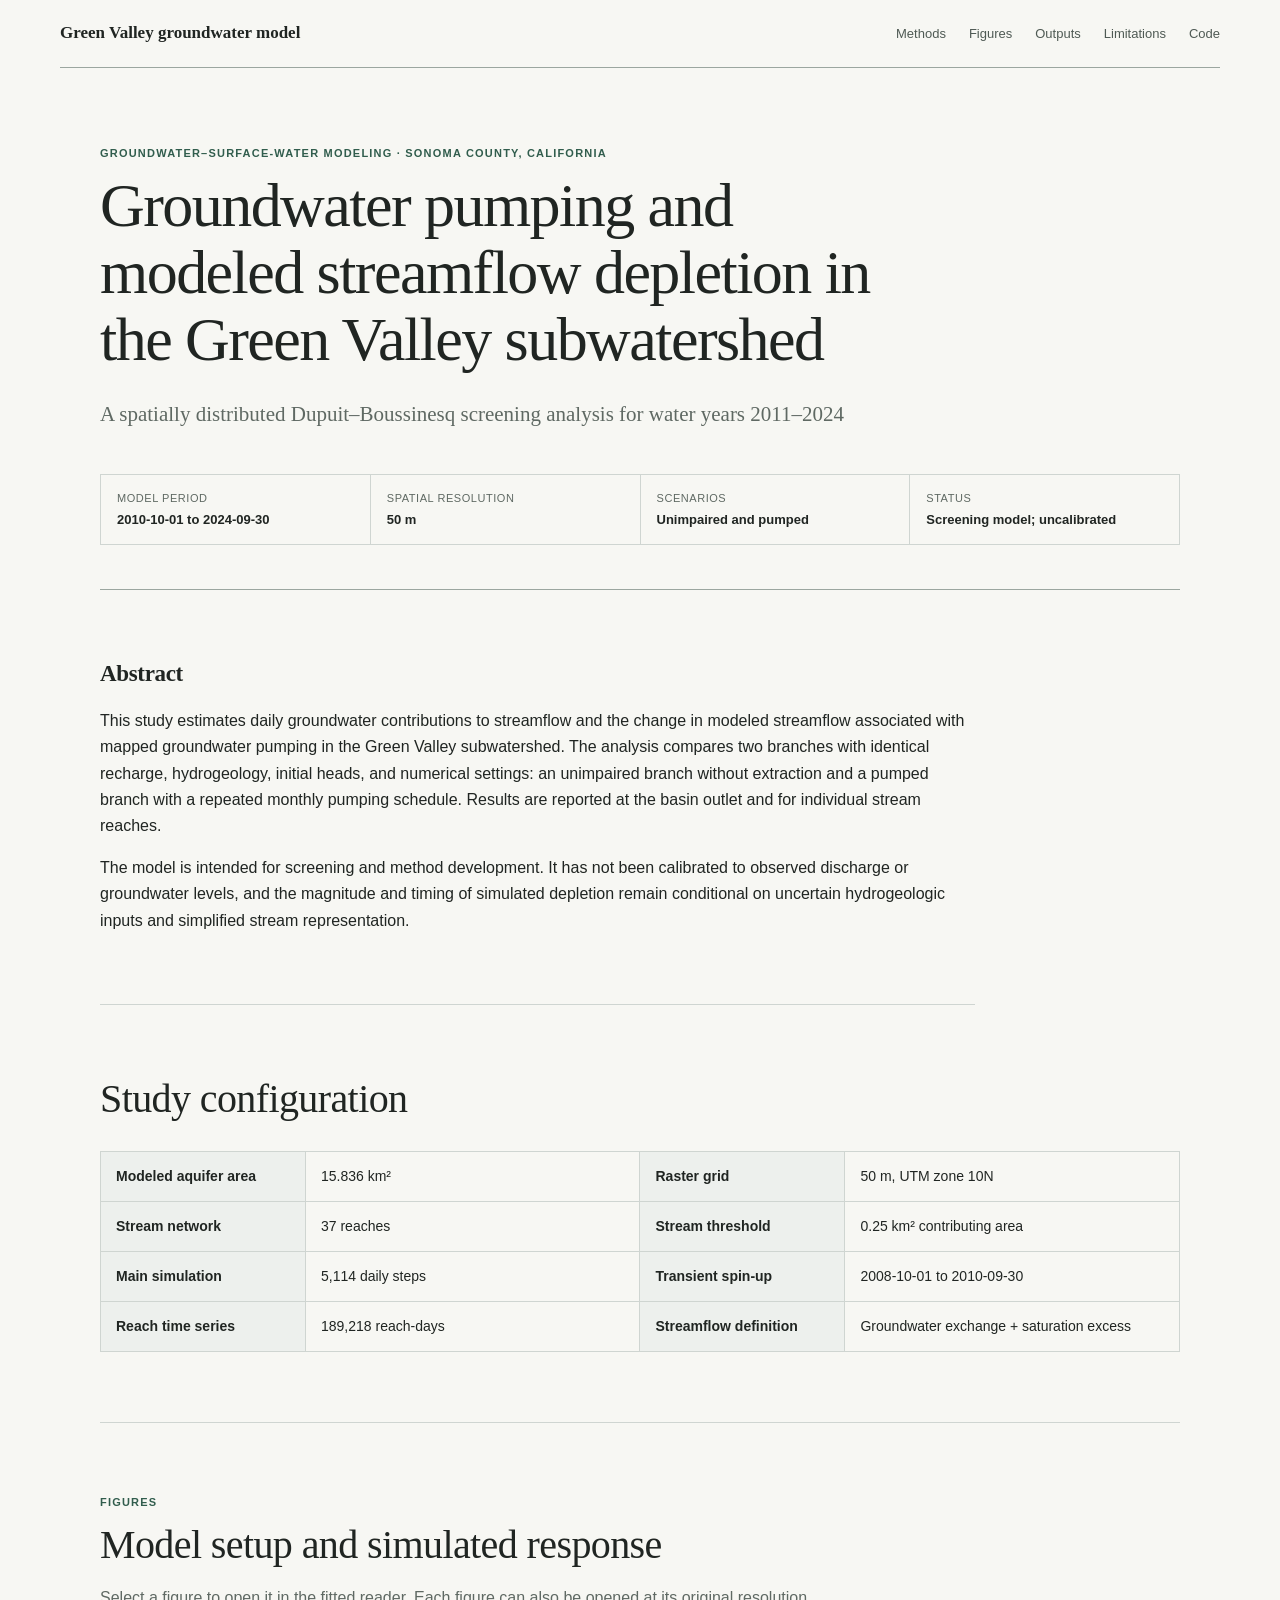
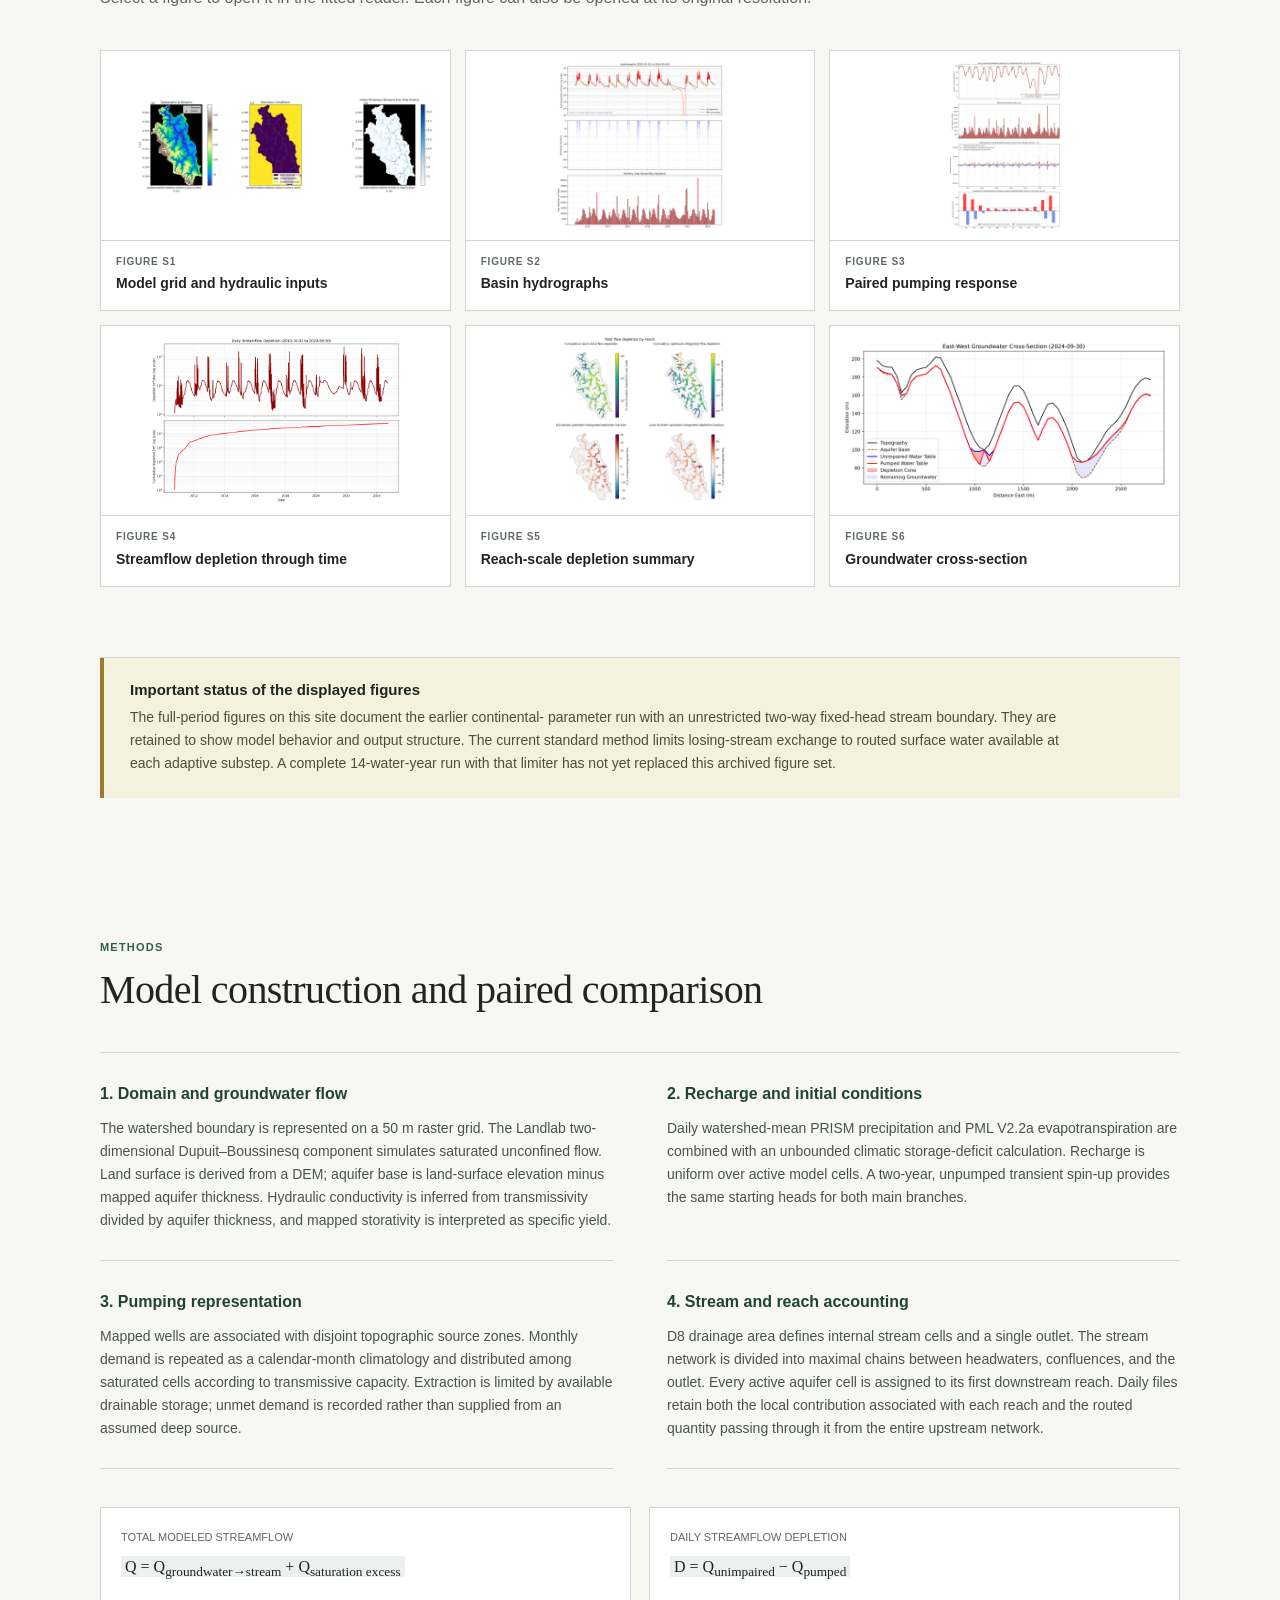
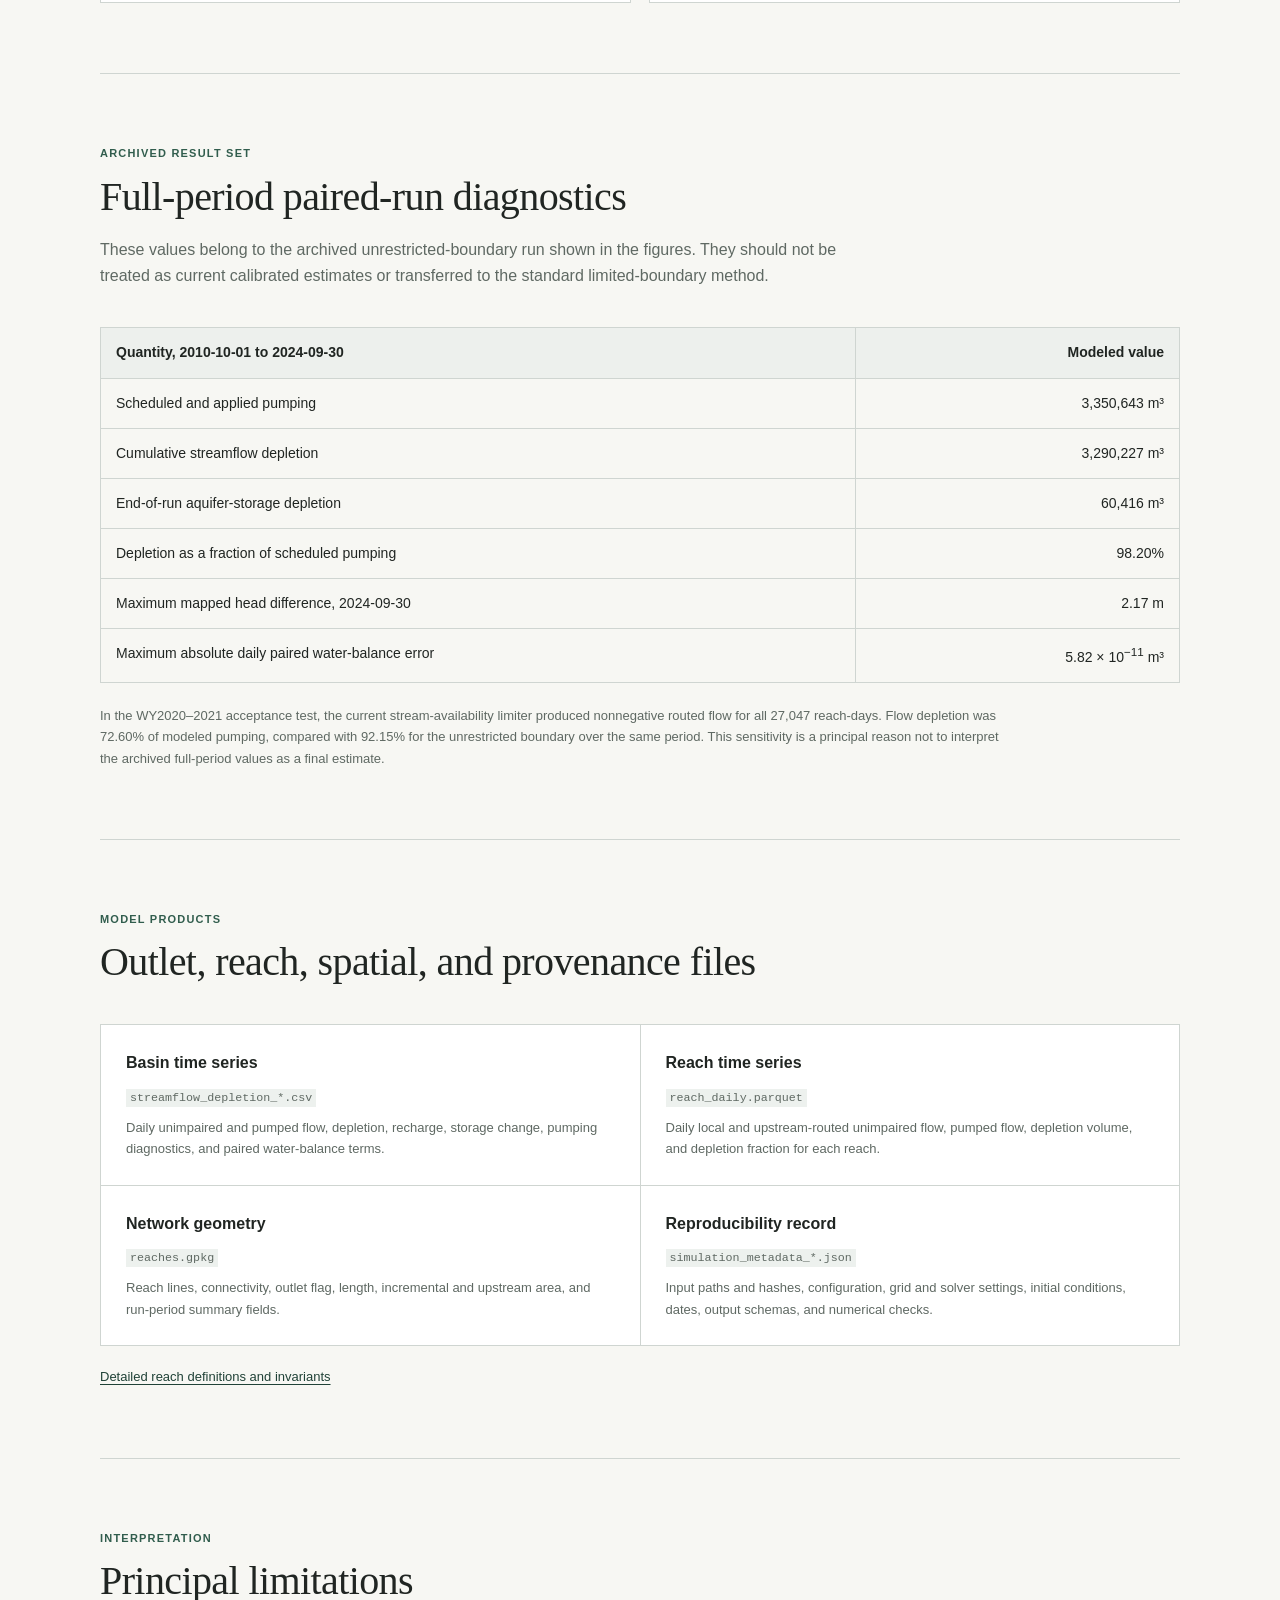
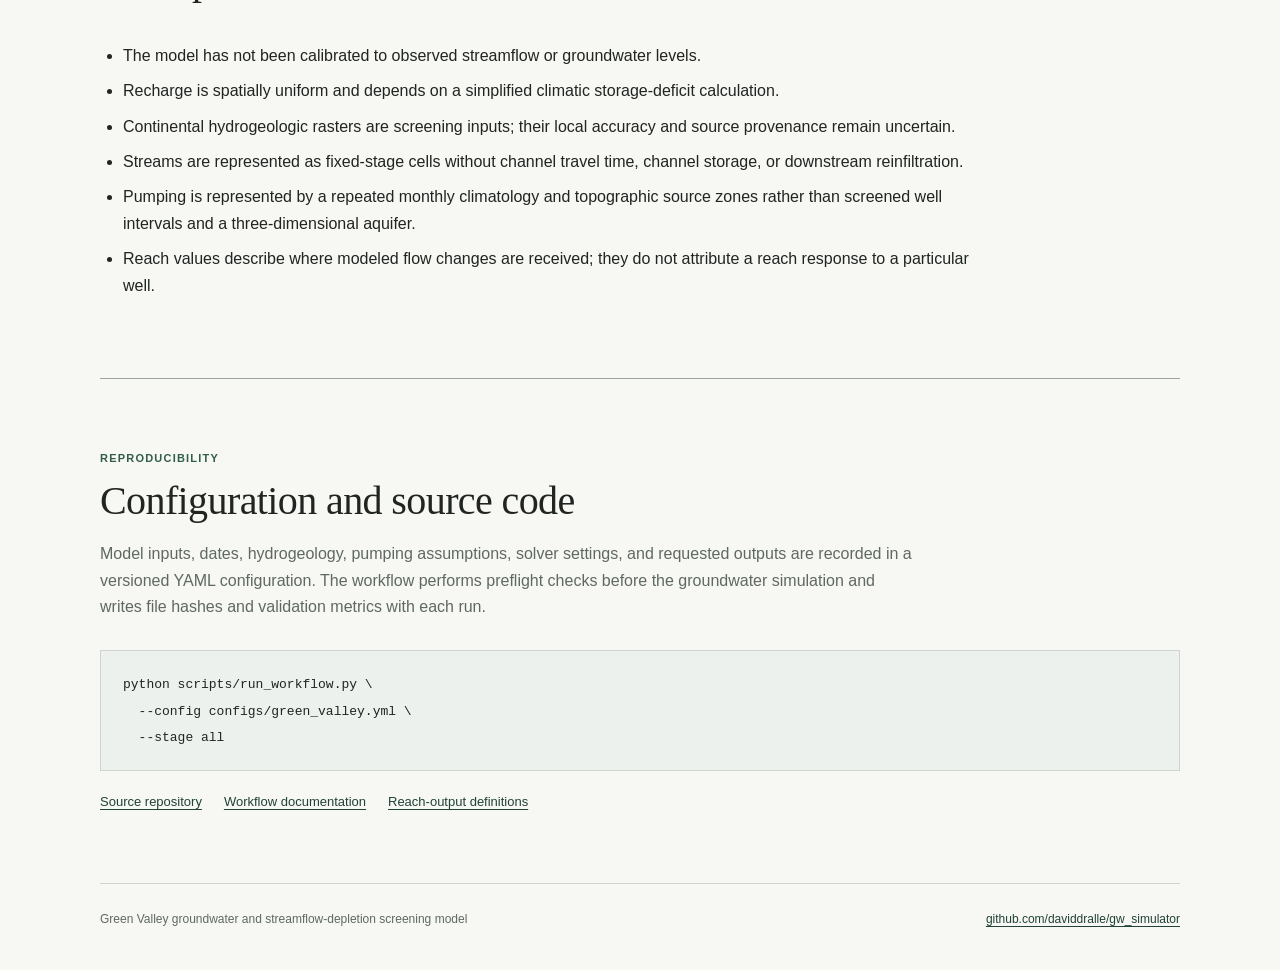
==== commit 74369f83: "Improve scientific figure browsing" ====
--- a/docs/index.html
+++ b/docs/index.html
@@ -5,7 +5,7 @@
   <meta name="viewport" content="width=device-width, initial-scale=1">
   <meta name="description" content="Methods, provisional results, limitations, and data products from a groundwater and streamflow-depletion screening model for the Green Valley subwatershed, California.">
   <title>Green Valley groundwater and streamflow-depletion model</title>
-  <link rel="stylesheet" href="assets/site.css">
+  <link rel="stylesheet" href="assets/site.css?v=scientific-reader-1">
 </head>
 <body>
   <header class="site-header">
@@ -66,19 +66,45 @@
         </div>
       </section>
 
-      <figure class="primary-figure" id="figures">
-        <a href="demo/green_valley_example.html">
-          <img src="assets/reach_depletion_summary.png" alt="Four maps of the Green Valley stream network showing local and routed streamflow-depletion volume and fraction">
-        </a>
-        <figcaption>
-          <b>Figure 1.</b> Reach-scale model output from the archived full-period
-          run: cumulative local and upstream-routed depletion volumes and routed
-          depletion fractions for the full period and June–October. Local values
-          describe exchange within an incremental reach catchment; routed values
-          include all connected upstream contributions.
-          <a href="demo/green_valley_example.html">View the complete figure set.</a>
-        </figcaption>
-      </figure>
+      <section class="figure-overview" id="figures" aria-labelledby="figures-title">
+        <div class="section-heading">
+          <p class="section-label">Figures</p>
+          <h2 id="figures-title">Model setup and simulated response</h2>
+          <p>Select a figure to open it in the fitted reader. Each figure can also be opened at its original resolution.</p>
+        </div>
+        <div class="figure-grid">
+          <a class="figure-card" href="demo/green_valley_example.html#grid">
+            <img src="assets/thumbs/grid_setup.png" alt="Preview of maps showing model grid and hydraulic inputs" loading="lazy">
+            <span>Figure S1</span>
+            <b>Model grid and hydraulic inputs</b>
+          </a>
+          <a class="figure-card" href="demo/green_valley_example.html#hydrographs">
+            <img src="assets/thumbs/hydrographs.png" alt="Preview of unimpaired and pumped basin hydrographs" loading="lazy">
+            <span>Figure S2</span>
+            <b>Basin hydrographs</b>
+          </a>
+          <a class="figure-card" href="demo/green_valley_example.html#response">
+            <img src="assets/thumbs/pumping_response.png" alt="Preview of paired pumping-response diagnostics" loading="lazy">
+            <span>Figure S3</span>
+            <b>Paired pumping response</b>
+          </a>
+          <a class="figure-card" href="demo/green_valley_example.html#depletion">
+            <img src="assets/thumbs/depletion_timeseries.png" alt="Preview of modeled streamflow depletion through time" loading="lazy">
+            <span>Figure S4</span>
+            <b>Streamflow depletion through time</b>
+          </a>
+          <a class="figure-card" href="demo/green_valley_example.html#reaches">
+            <img src="assets/thumbs/reach_depletion_summary.png" alt="Preview of reach-scale depletion maps" loading="lazy">
+            <span>Figure S5</span>
+            <b>Reach-scale depletion summary</b>
+          </a>
+          <a class="figure-card" href="demo/green_valley_example.html#cross-section">
+            <img src="assets/thumbs/cross_section.png" alt="Preview of the modeled groundwater cross-section" loading="lazy">
+            <span>Figure S6</span>
+            <b>Groundwater cross-section</b>
+          </a>
+        </div>
+      </section>
 
       <aside class="scientific-note" aria-label="Figure-set status">
         <h2>Important status of the displayed figures</h2>
--- a/docs/assets/site.css
+++ b/docs/assets/site.css
@@ -139,11 +139,22 @@
 .study-summary th { width: 19%; }
 .study-summary td { width: 31%; }
 
-.primary-figure { margin: 70px 0; }
-.primary-figure > a { display: block; background: var(--surface); border: 1px solid var(--line); }
-.primary-figure img { display: block; width: 100%; height: auto; }
-.primary-figure figcaption { max-width: 950px; margin: 15px 0 0; color: #465049; font-size: 13px; line-height: 1.55; }
-.primary-figure figcaption a { margin-left: 5px; white-space: nowrap; }
+.figure-overview { padding: 70px 0; border-bottom: 1px solid var(--line); }
+.figure-grid { display: grid; grid-template-columns: repeat(3, 1fr); gap: 14px; }
+.figure-card {
+  min-width: 0;
+  display: flex;
+  flex-direction: column;
+  border: 1px solid var(--line);
+  background: var(--surface);
+  color: var(--ink);
+  text-decoration: none;
+}
+.figure-card:hover { border-color: var(--green); }
+.figure-card:focus-visible { outline: 3px solid #ae7928; outline-offset: 2px; }
+.figure-card img { display: block; width: 100%; height: 190px; padding: 10px; border-bottom: 1px solid var(--line); background: #fff; object-fit: contain; }
+.figure-card span { padding: 13px 15px 0; color: var(--muted); font-size: 10px; font-weight: 700; letter-spacing: .08em; text-transform: uppercase; }
+.figure-card b { padding: 2px 15px 15px; font-size: 14px; font-weight: 650; }
 
 .scientific-note {
   margin: 0 0 70px;
@@ -211,11 +222,17 @@
 .figure-report-header > p:last-child { max-width: 760px; margin: 20px 0 0; color: var(--muted); }
 .figure-report .figure-metadata { margin: 0 0 45px; }
 
-.viewer { display: grid; grid-template-columns: 215px minmax(0, 1fr); border: 1px solid var(--line-dark); background: var(--surface); }
-.viewer-tabs { border-right: 1px solid var(--line); background: #f0f2ef; }
+.viewer { display: grid; grid-template-columns: 245px minmax(0, 1fr); border: 1px solid var(--line-dark); background: var(--surface); }
+.viewer:focus-visible { outline: 3px solid #ae7928; outline-offset: 3px; }
+.viewer-tabs { max-height: 780px; overflow-y: auto; border-right: 1px solid var(--line); background: #f0f2ef; }
 .viewer-tab {
   width: 100%;
-  padding: 16px 15px;
+  min-height: 94px;
+  padding: 11px;
+  display: grid;
+  grid-template-columns: 84px minmax(0, 1fr);
+  gap: 11px;
+  align-items: center;
   border: 0;
   border-bottom: 1px solid var(--line);
   background: transparent;
@@ -225,11 +242,22 @@
   cursor: pointer;
 }
 .viewer-tab:hover { background: #e5eae6; }
-.viewer-tab[aria-selected="true"] { background: var(--green-dark); color: #fff; }
+.viewer-tab[aria-pressed="true"] { background: var(--green-dark); color: #fff; }
 .viewer-tab:focus-visible { outline: 3px solid #ae7928; outline-offset: -3px; }
+.viewer-tab img { display: block; width: 84px; height: 62px; border: 1px solid #c8cfca; background: #fff; object-fit: contain; }
+.viewer-tab span { min-width: 0; }
+.viewer-tab small { display: block; margin-bottom: 3px; color: var(--muted); font-size: 9px; font-weight: 700; letter-spacing: .06em; text-transform: uppercase; }
+.viewer-tab[aria-pressed="true"] small { color: #cfded8; }
 .viewer-stage { min-width: 0; margin: 0; }
-.viewer-image-wrap { padding: 26px; }
-.viewer-stage img { display: block; width: 100%; height: min(61vw, 680px); object-fit: contain; }
+.viewer-toolbar { min-height: 48px; padding: 8px 13px 8px 18px; display: flex; gap: 20px; align-items: center; justify-content: space-between; border-bottom: 1px solid var(--line); background: #f8f9f7; }
+.viewer-toolbar > span { color: var(--muted); font-size: 11px; font-weight: 700; text-transform: uppercase; }
+.viewer-toolbar > div { display: flex; gap: 7px; }
+.viewer-toolbar button { min-height: 31px; padding: 4px 10px; border: 1px solid var(--line-dark); background: #fff; color: var(--ink); font: 600 11px -apple-system, BlinkMacSystemFont, "Segoe UI", Arial, sans-serif; cursor: pointer; }
+.viewer-toolbar button:hover:not(:disabled) { border-color: var(--green-dark); color: var(--green-dark); }
+.viewer-toolbar button:disabled { opacity: .42; cursor: default; }
+.viewer-image-wrap { height: clamp(420px, 65vh, 680px); padding: 20px; background: #fff; }
+.viewer-image-wrap > a { width: 100%; height: 100%; display: flex; align-items: center; justify-content: center; cursor: zoom-in; }
+.viewer-stage img { display: block; max-width: 100%; width: auto; max-height: 100%; height: auto; object-fit: contain; }
 .viewer-stage figcaption { padding: 24px 28px; display: flex; gap: 32px; align-items: end; justify-content: space-between; border-top: 1px solid var(--line); }
 .viewer-stage figcaption > div { max-width: 760px; }
 .viewer-stage h2 { font-size: 25px; }
@@ -247,23 +275,27 @@
   .report-meta, .figure-metadata { grid-template-columns: 1fr 1fr; }
   .method-list, .equations, .output-columns { grid-template-columns: 1fr; }
   .method-list { column-gap: 0; }
+  .figure-grid { grid-template-columns: 1fr 1fr; }
   .viewer { grid-template-columns: 1fr; }
-  .viewer-tabs { display: grid; grid-template-columns: 1fr 1fr; border-right: 0; border-bottom: 1px solid var(--line); }
-  .viewer-tab { min-height: 54px; }
+  .viewer-tabs { max-height: none; display: flex; overflow-x: auto; overflow-y: hidden; border-right: 0; border-bottom: 1px solid var(--line); scroll-snap-type: x proximity; }
+  .viewer-tab { min-height: 82px; flex: 0 0 210px; grid-template-columns: 70px minmax(0, 1fr); scroll-snap-align: start; }
+  .viewer-tab img { width: 70px; height: 52px; }
+  .viewer-image-wrap { height: min(64vh, 540px); }
   .viewer-stage figcaption { align-items: flex-start; flex-direction: column; gap: 15px; }
-  .viewer-stage img { height: 75vw; }
 }
 
 @media (max-width: 520px) {
   .report, .figure-report, .site-header, footer { width: min(100% - 26px, 1180px); }
-  nav a:nth-child(-n+3) { display: none; }
+  nav { row-gap: 4px; }
   h1 { font-size: 38px; }
   .report-meta, .figure-metadata { grid-template-columns: 1fr; }
   .study-summary th, .study-summary td { min-width: 150px; }
-  .primary-figure { margin: 50px 0; }
-  .abstract, .study-summary, .methods, .results, .outputs, .limitations, .reproducibility { padding: 54px 0; }
-  .viewer-tabs { grid-template-columns: 1fr; }
-  .viewer-image-wrap { padding: 12px; }
+  .abstract, .study-summary, .figure-overview, .methods, .results, .outputs, .limitations, .reproducibility { padding: 54px 0; }
+  .figure-grid { grid-template-columns: 1fr; }
+  .figure-card img { height: 175px; }
+  .viewer-image-wrap { height: min(58vh, 440px); padding: 10px; }
+  .viewer-toolbar { padding-left: 12px; }
+  .viewer-toolbar button { padding-inline: 8px; }
   footer { flex-direction: column; }
 }
 
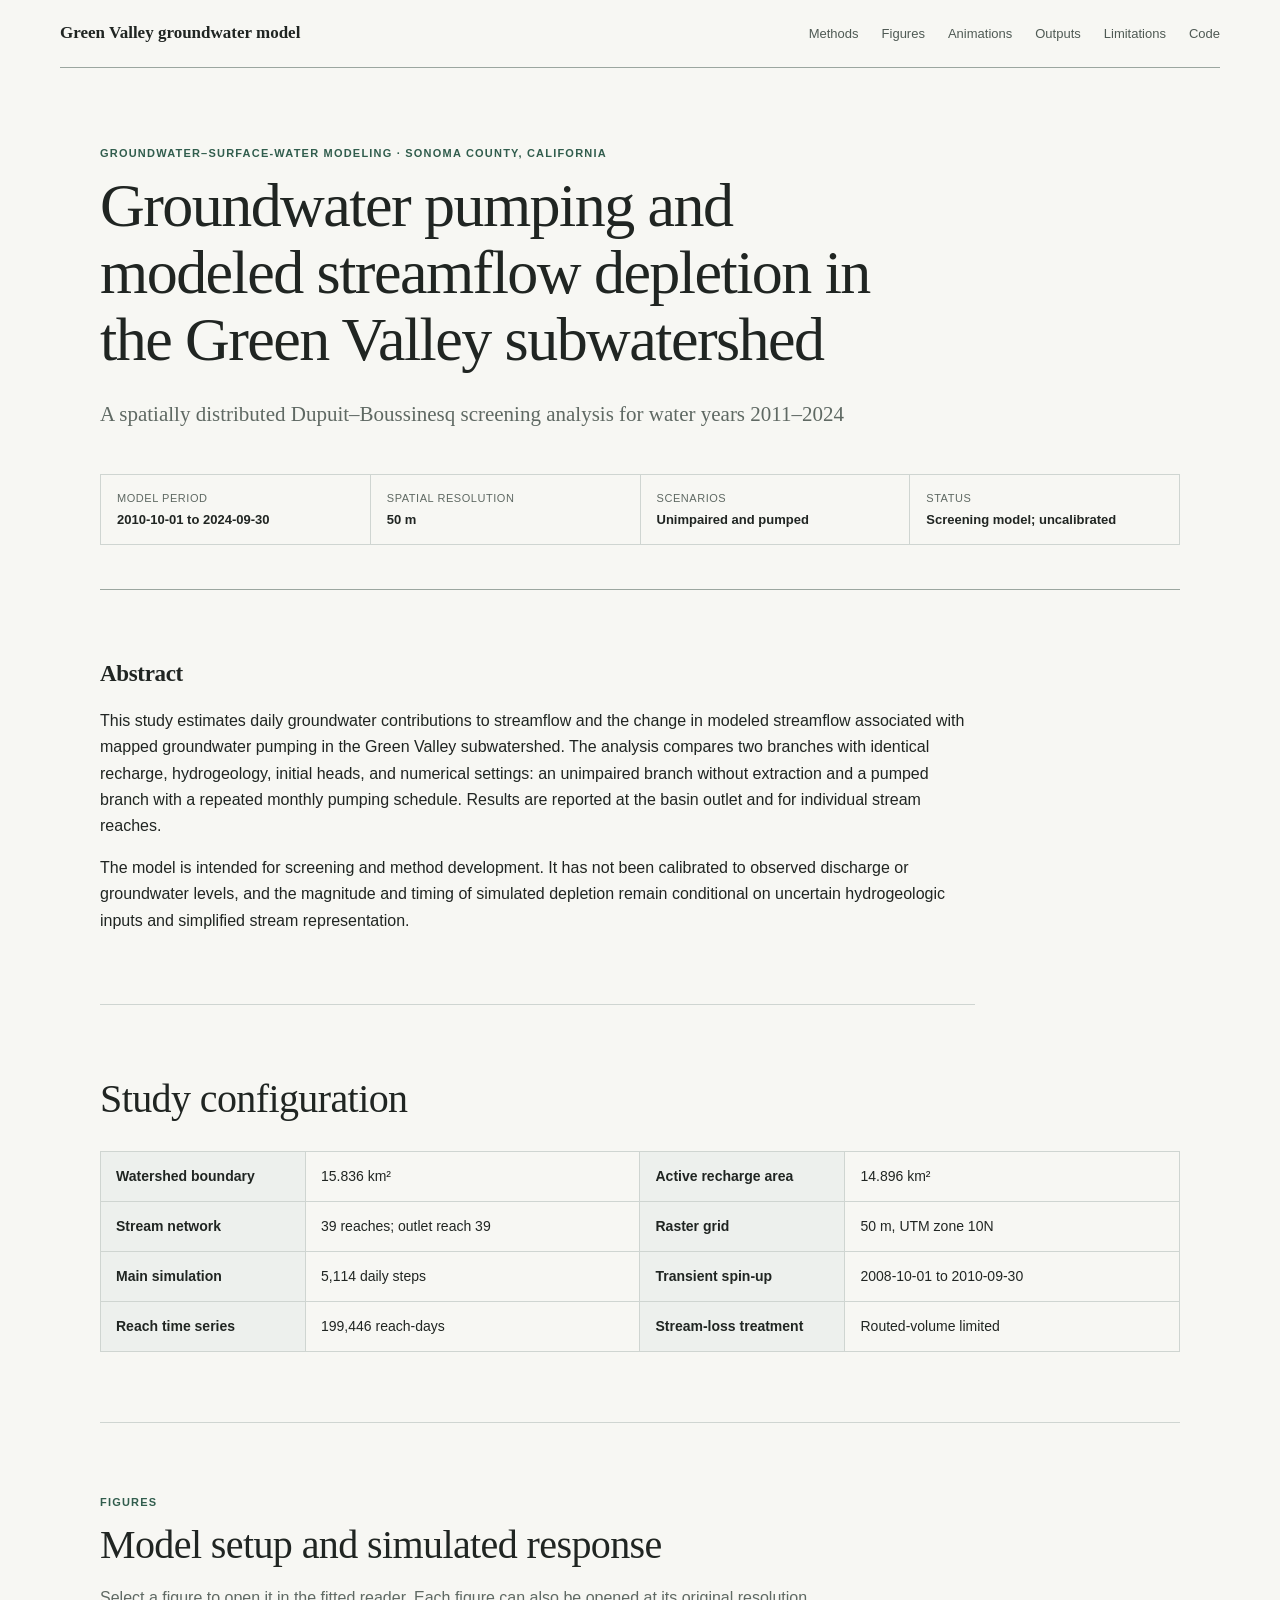
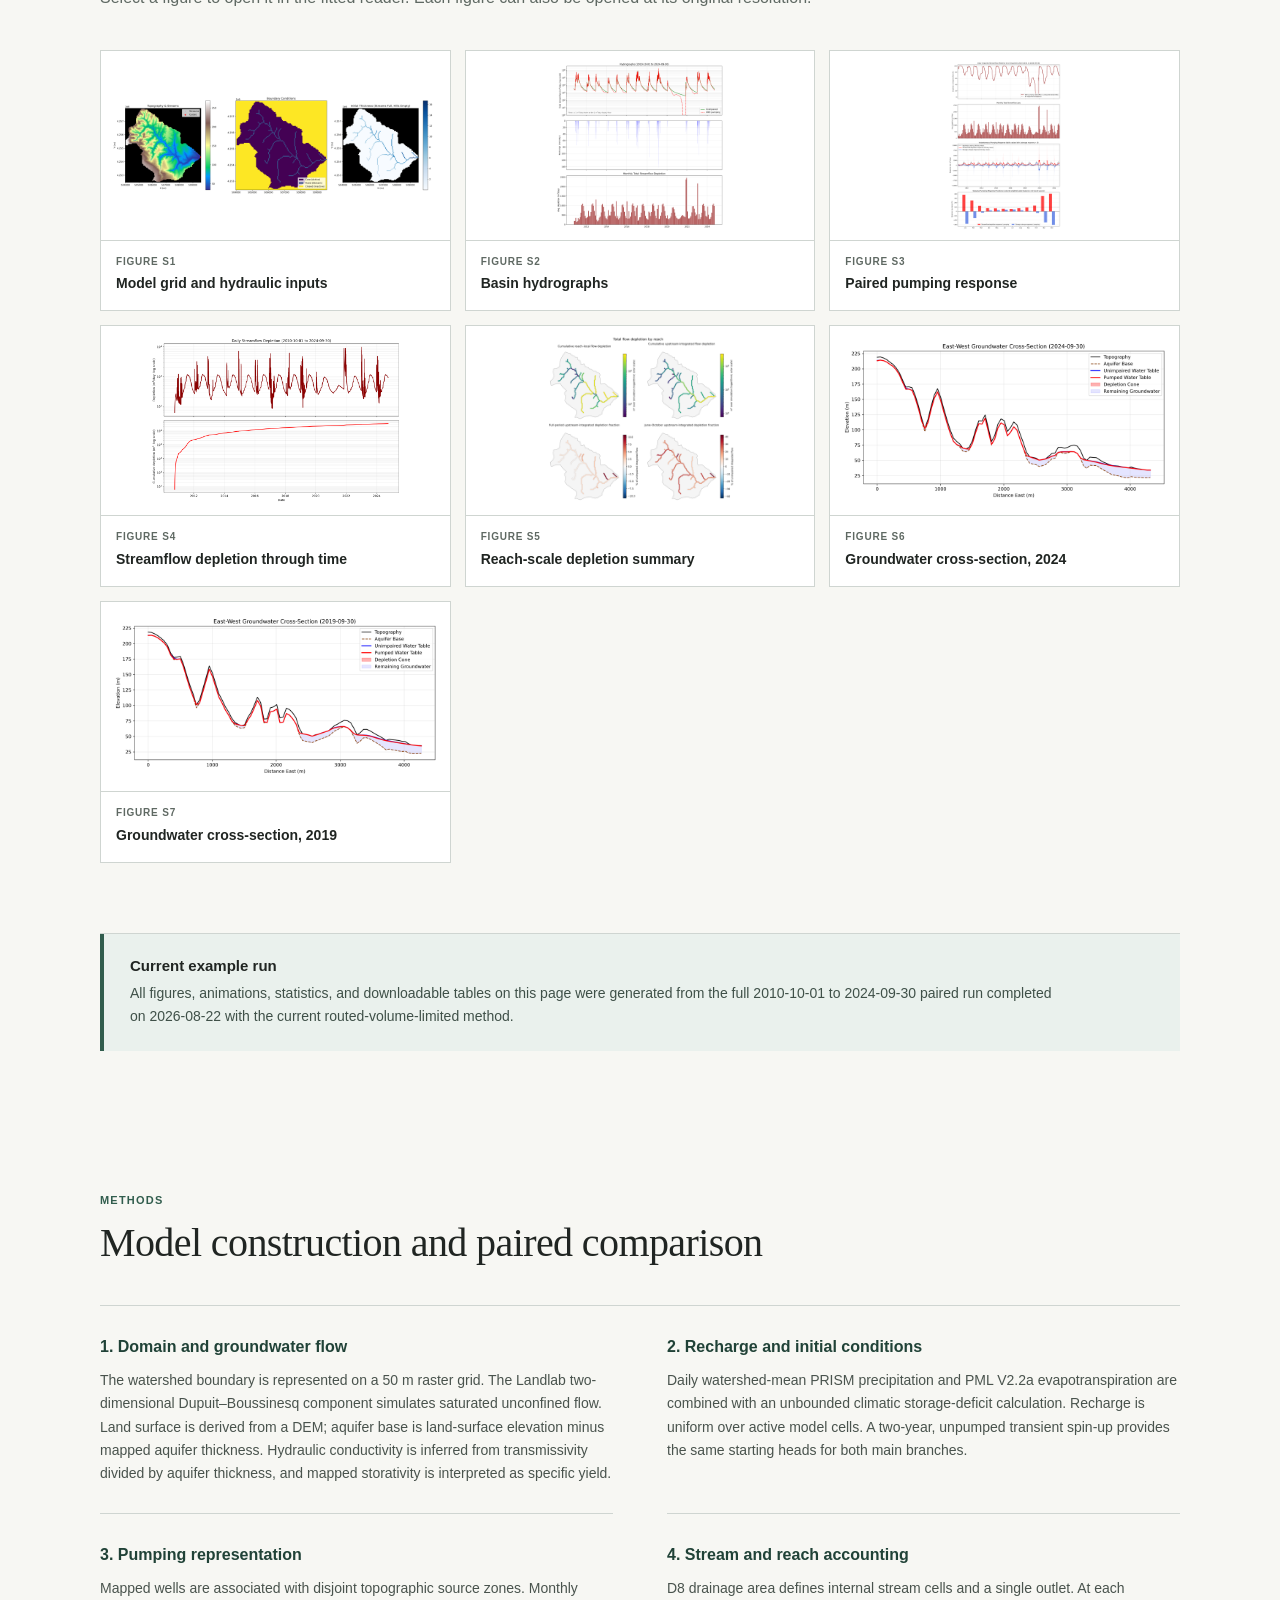
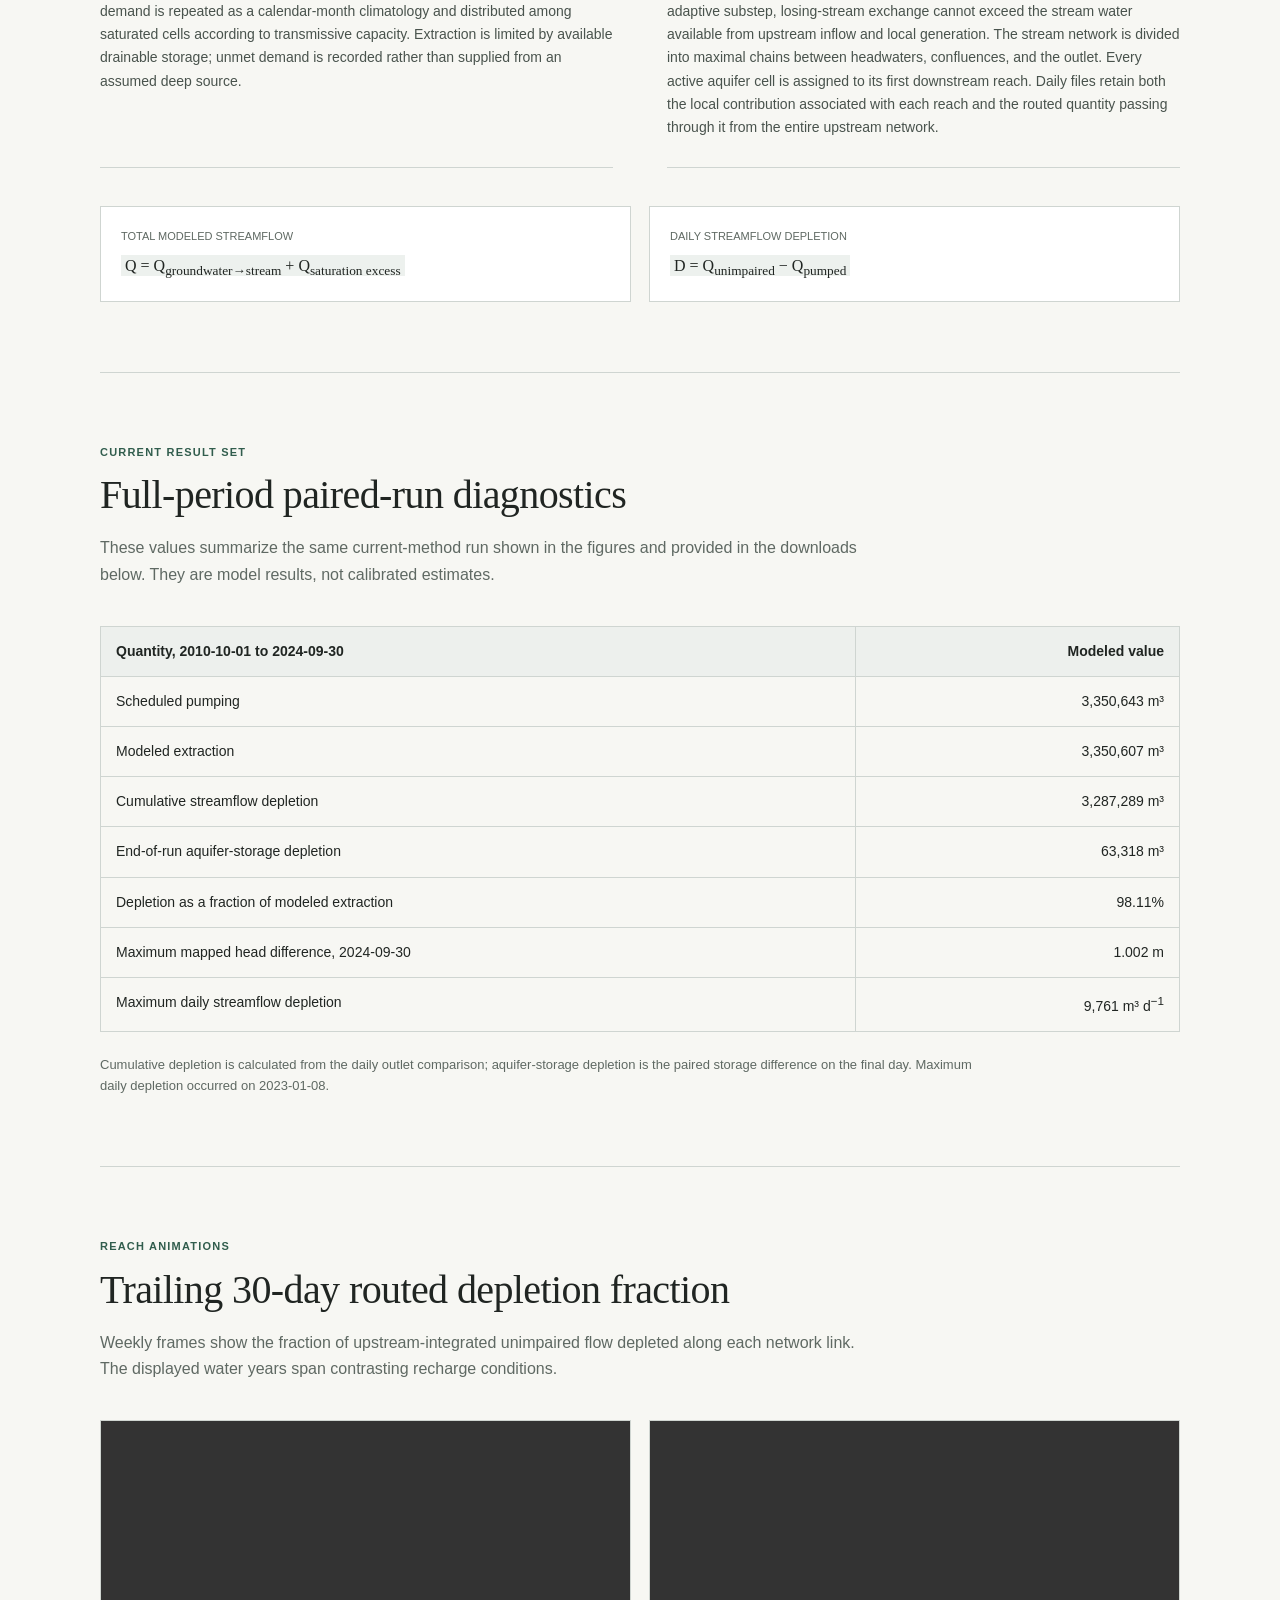
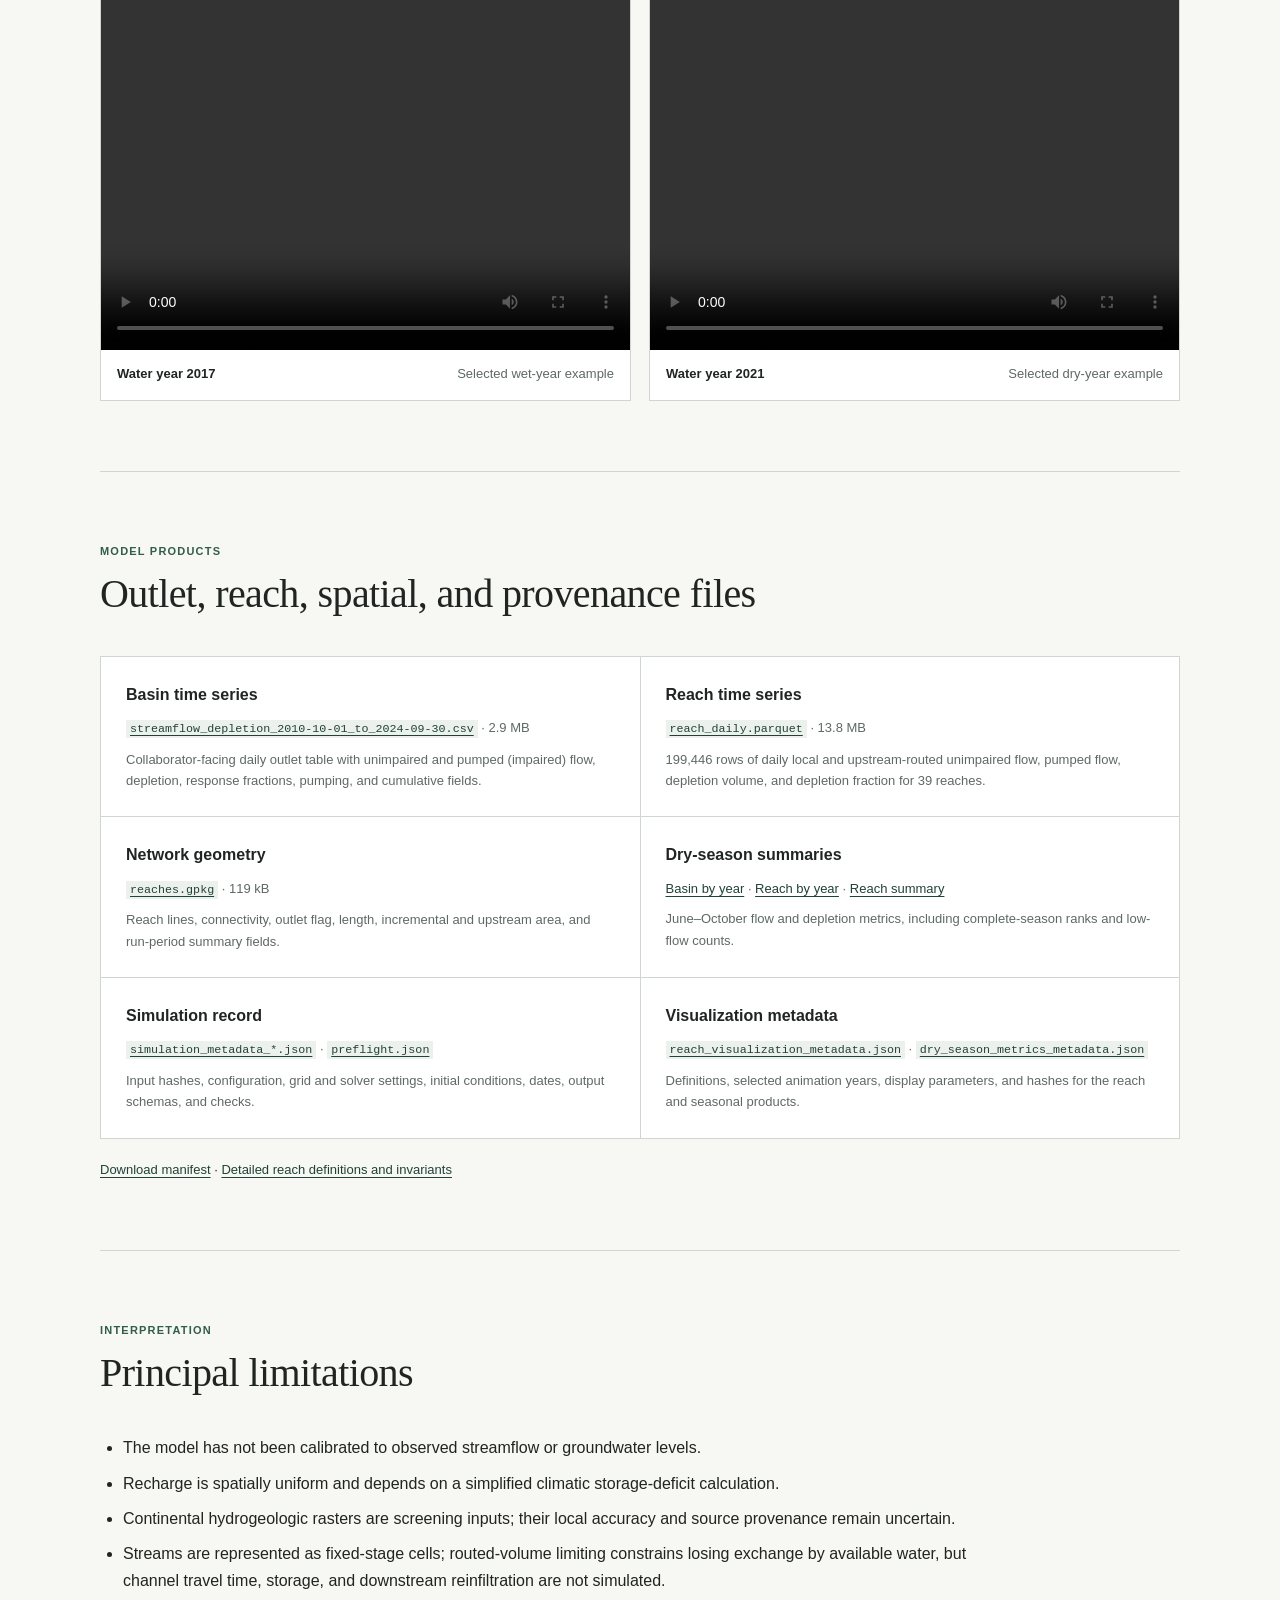
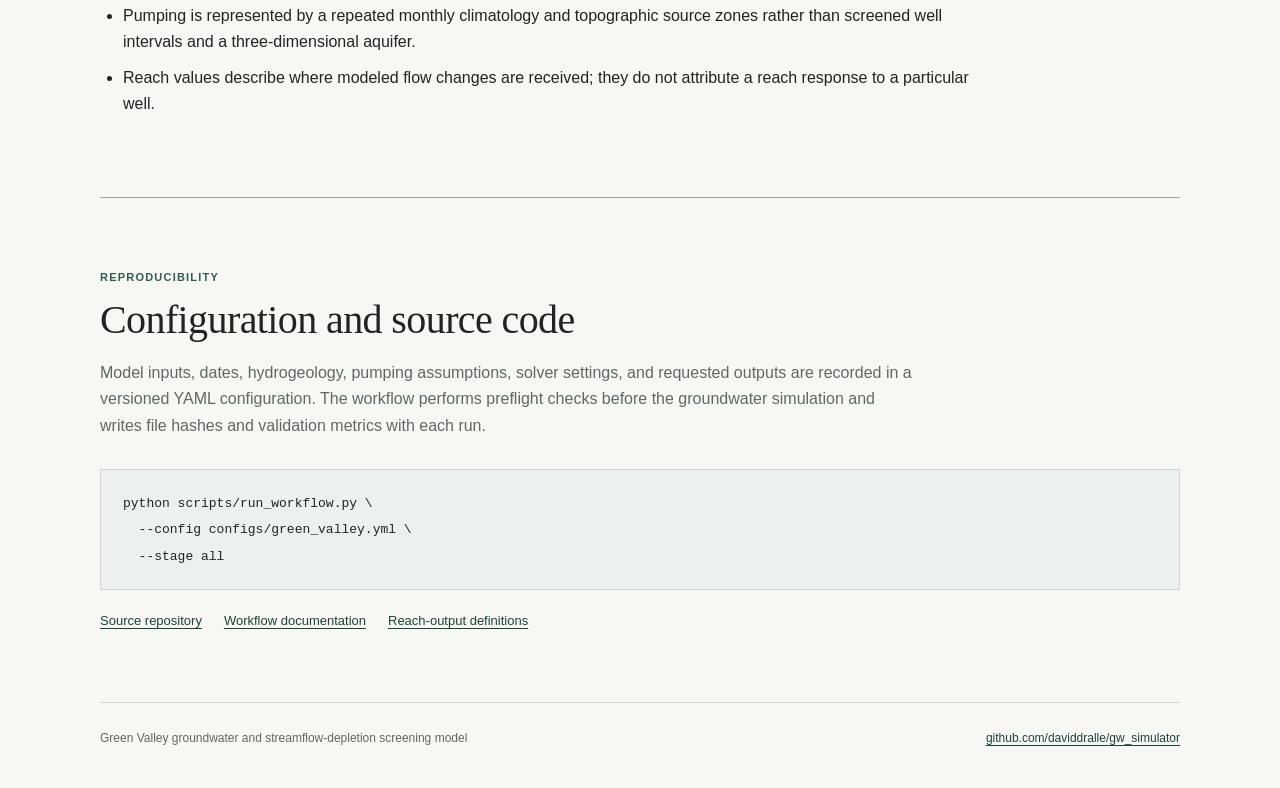
==== commit 6e680622: "Update Pages with current Green Valley results" ====
--- a/docs/index.html
+++ b/docs/index.html
@@ -5,7 +5,7 @@
   <meta name="viewport" content="width=device-width, initial-scale=1">
   <meta name="description" content="Methods, provisional results, limitations, and data products from a groundwater and streamflow-depletion screening model for the Green Valley subwatershed, California.">
   <title>Green Valley groundwater and streamflow-depletion model</title>
-  <link rel="stylesheet" href="assets/site.css?v=scientific-reader-1">
+  <link rel="stylesheet" href="assets/site.css?v=scientific-reader-2">
 </head>
 <body>
   <header class="site-header">
@@ -13,6 +13,7 @@
     <nav aria-label="Primary navigation">
       <a href="#methods">Methods</a>
       <a href="#figures">Figures</a>
+      <a href="#animations">Animations</a>
       <a href="#outputs">Outputs</a>
       <a href="#limitations">Limitations</a>
       <a href="https://github.com/daviddralle/gw_simulator">Code</a>
@@ -57,10 +58,10 @@
         <div class="summary-table-wrap">
           <table>
             <tbody>
-              <tr><th scope="row">Modeled aquifer area</th><td>15.836 km²</td><th scope="row">Raster grid</th><td>50 m, UTM zone 10N</td></tr>
-              <tr><th scope="row">Stream network</th><td>37 reaches</td><th scope="row">Stream threshold</th><td>0.25 km² contributing area</td></tr>
+              <tr><th scope="row">Watershed boundary</th><td>15.836 km²</td><th scope="row">Active recharge area</th><td>14.896 km²</td></tr>
+              <tr><th scope="row">Stream network</th><td>39 reaches; outlet reach 39</td><th scope="row">Raster grid</th><td>50 m, UTM zone 10N</td></tr>
               <tr><th scope="row">Main simulation</th><td>5,114 daily steps</td><th scope="row">Transient spin-up</th><td>2008-10-01 to 2010-09-30</td></tr>
-              <tr><th scope="row">Reach time series</th><td>189,218 reach-days</td><th scope="row">Streamflow definition</th><td>Groundwater exchange + saturation excess</td></tr>
+              <tr><th scope="row">Reach time series</th><td>199,446 reach-days</td><th scope="row">Stream-loss treatment</th><td>Routed-volume limited</td></tr>
             </tbody>
           </table>
         </div>
@@ -98,23 +99,25 @@
             <span>Figure S5</span>
             <b>Reach-scale depletion summary</b>
           </a>
-          <a class="figure-card" href="demo/green_valley_example.html#cross-section">
+          <a class="figure-card" href="demo/green_valley_example.html#cross-section-2024">
             <img src="assets/thumbs/cross_section.png" alt="Preview of the modeled groundwater cross-section" loading="lazy">
             <span>Figure S6</span>
-            <b>Groundwater cross-section</b>
-          </a>
-        </div>
-      </section>
-
-      <aside class="scientific-note" aria-label="Figure-set status">
-        <h2>Important status of the displayed figures</h2>
+            <b>Groundwater cross-section, 2024</b>
+          </a>
+          <a class="figure-card" href="demo/green_valley_example.html#cross-section-2019">
+            <img src="assets/thumbs/cross_section_2019.png" alt="Preview of the 2019 modeled groundwater cross-section" loading="lazy">
+            <span>Figure S7</span>
+            <b>Groundwater cross-section, 2019</b>
+          </a>
+        </div>
+      </section>
+
+      <aside class="scientific-note current-run" aria-label="Result-set provenance">
+        <h2>Current example run</h2>
         <p>
-          The full-period figures on this site document the earlier continental-
-          parameter run with an unrestricted two-way fixed-head stream boundary.
-          They are retained to show model behavior and output structure. The
-          current standard method limits losing-stream exchange to routed surface
-          water available at each adaptive substep. A complete 14-water-year run
-          with that limiter has not yet replaced this archived figure set.
+          All figures, animations, statistics, and downloadable tables on this
+          page were generated from the full 2010-10-01 to 2024-09-30 paired run
+          completed on 2026-08-22 with the current routed-volume-limited method.
         </p>
       </aside>
 
@@ -162,6 +165,8 @@
             <h3>4. Stream and reach accounting</h3>
             <p>
               D8 drainage area defines internal stream cells and a single outlet.
+              At each adaptive substep, losing-stream exchange cannot exceed the
+              stream water available from upstream inflow and local generation.
               The stream network is divided into maximal chains between
               headwaters, confluences, and the outlet. Every active aquifer cell
               is assigned to its first downstream reach. Daily files retain both
@@ -185,33 +190,53 @@
 
       <section class="results" aria-labelledby="results-title">
         <div class="section-heading">
-          <p class="section-label">Archived result set</p>
+          <p class="section-label">Current result set</p>
           <h2 id="results-title">Full-period paired-run diagnostics</h2>
           <p>
-            These values belong to the archived unrestricted-boundary run shown
-            in the figures. They should not be treated as current calibrated
-            estimates or transferred to the standard limited-boundary method.
+            These values summarize the same current-method run shown in the
+            figures and provided in the downloads below. They are model results,
+            not calibrated estimates.
           </p>
         </div>
         <table class="results-table">
           <thead><tr><th>Quantity, 2010-10-01 to 2024-09-30</th><th>Modeled value</th></tr></thead>
           <tbody>
-            <tr><td>Scheduled and applied pumping</td><td>3,350,643 m³</td></tr>
-            <tr><td>Cumulative streamflow depletion</td><td>3,290,227 m³</td></tr>
-            <tr><td>End-of-run aquifer-storage depletion</td><td>60,416 m³</td></tr>
-            <tr><td>Depletion as a fraction of scheduled pumping</td><td>98.20%</td></tr>
-            <tr><td>Maximum mapped head difference, 2024-09-30</td><td>2.17 m</td></tr>
-            <tr><td>Maximum absolute daily paired water-balance error</td><td>5.82 × 10<sup>−11</sup> m³</td></tr>
+            <tr><td>Scheduled pumping</td><td>3,350,643 m³</td></tr>
+            <tr><td>Modeled extraction</td><td>3,350,607 m³</td></tr>
+            <tr><td>Cumulative streamflow depletion</td><td>3,287,289 m³</td></tr>
+            <tr><td>End-of-run aquifer-storage depletion</td><td>63,318 m³</td></tr>
+            <tr><td>Depletion as a fraction of modeled extraction</td><td>98.11%</td></tr>
+            <tr><td>Maximum mapped head difference, 2024-09-30</td><td>1.002 m</td></tr>
+            <tr><td>Maximum daily streamflow depletion</td><td>9,761 m³ d<sup>−1</sup></td></tr>
           </tbody>
         </table>
         <p class="results-footnote">
-          In the WY2020–2021 acceptance test, the current stream-availability
-          limiter produced nonnegative routed flow for all 27,047 reach-days.
-          Flow depletion was 72.60% of modeled pumping, compared with 92.15% for
-          the unrestricted boundary over the same period. This sensitivity is a
-          principal reason not to interpret the archived full-period values as a
-          final estimate.
+          Cumulative depletion is calculated from the daily outlet comparison;
+          aquifer-storage depletion is the paired storage difference on the final
+          day. Maximum daily depletion occurred on 2023-01-08.
         </p>
+      </section>
+
+      <section id="animations" class="animations" aria-labelledby="animations-title">
+        <div class="section-heading">
+          <p class="section-label">Reach animations</p>
+          <h2 id="animations-title">Trailing 30-day routed depletion fraction</h2>
+          <p>Weekly frames show the fraction of upstream-integrated unimpaired flow depleted along each network link. The displayed water years span contrasting recharge conditions.</p>
+        </div>
+        <div class="video-grid">
+          <figure>
+            <video controls preload="metadata" playsinline>
+              <source src="assets/reach_routed_depletion_fraction_wy2017.mp4" type="video/mp4">
+            </video>
+            <figcaption><b>Water year 2017</b><span>Selected wet-year example</span></figcaption>
+          </figure>
+          <figure>
+            <video controls preload="metadata" playsinline>
+              <source src="assets/reach_routed_depletion_fraction_wy2021.mp4" type="video/mp4">
+            </video>
+            <figcaption><b>Water year 2021</b><span>Selected dry-year example</span></figcaption>
+          </figure>
+        </div>
       </section>
 
       <section id="outputs" class="outputs">
@@ -222,26 +247,36 @@
         <div class="output-columns">
           <section>
             <h3>Basin time series</h3>
-            <p><code>streamflow_depletion_*.csv</code></p>
-            <p>Daily unimpaired and pumped flow, depletion, recharge, storage change, pumping diagnostics, and paired water-balance terms.</p>
+            <p><a href="data/streamflow_depletion_2010-10-01_to_2024-09-30.csv" download><code>streamflow_depletion_2010-10-01_to_2024-09-30.csv</code></a> · 2.9 MB</p>
+            <p>Collaborator-facing daily outlet table with unimpaired and pumped (impaired) flow, depletion, response fractions, pumping, and cumulative fields.</p>
           </section>
           <section>
             <h3>Reach time series</h3>
-            <p><code>reach_daily.parquet</code></p>
-            <p>Daily local and upstream-routed unimpaired flow, pumped flow, depletion volume, and depletion fraction for each reach.</p>
+            <p><a href="data/reach_daily.parquet" download><code>reach_daily.parquet</code></a> · 13.8 MB</p>
+            <p>199,446 rows of daily local and upstream-routed unimpaired flow, pumped flow, depletion volume, and depletion fraction for 39 reaches.</p>
           </section>
           <section>
             <h3>Network geometry</h3>
-            <p><code>reaches.gpkg</code></p>
+            <p><a href="data/reaches.gpkg" download><code>reaches.gpkg</code></a> · 119 kB</p>
             <p>Reach lines, connectivity, outlet flag, length, incremental and upstream area, and run-period summary fields.</p>
           </section>
           <section>
-            <h3>Reproducibility record</h3>
-            <p><code>simulation_metadata_*.json</code></p>
-            <p>Input paths and hashes, configuration, grid and solver settings, initial conditions, dates, output schemas, and numerical checks.</p>
-          </section>
-        </div>
-        <p class="schema-link"><a href="REACH_OUTPUTS.md">Detailed reach definitions and invariants</a></p>
+            <h3>Dry-season summaries</h3>
+            <p><a href="data/basin_dry_season_metrics_by_year.csv" download>Basin by year</a> · <a href="data/reach_dry_season_metrics_by_year.csv" download>Reach by year</a> · <a href="data/reach_dry_season_summary.csv" download>Reach summary</a></p>
+            <p>June–October flow and depletion metrics, including complete-season ranks and low-flow counts.</p>
+          </section>
+          <section>
+            <h3>Simulation record</h3>
+            <p><a href="data/simulation_metadata_2010-10-01_to_2024-09-30.json"><code>simulation_metadata_*.json</code></a> · <a href="data/preflight.json"><code>preflight.json</code></a></p>
+            <p>Input hashes, configuration, grid and solver settings, initial conditions, dates, output schemas, and checks.</p>
+          </section>
+          <section>
+            <h3>Visualization metadata</h3>
+            <p><a href="data/reach_visualization_metadata.json"><code>reach_visualization_metadata.json</code></a> · <a href="data/dry_season_metrics_metadata.json"><code>dry_season_metrics_metadata.json</code></a></p>
+            <p>Definitions, selected animation years, display parameters, and hashes for the reach and seasonal products.</p>
+          </section>
+        </div>
+        <p class="schema-link"><a href="https://github.com/daviddralle/gw_simulator/tree/main/docs/data">Download manifest</a> · <a href="REACH_OUTPUTS.md">Detailed reach definitions and invariants</a></p>
       </section>
 
       <section id="limitations" class="limitations">
@@ -253,7 +288,7 @@
           <li>The model has not been calibrated to observed streamflow or groundwater levels.</li>
           <li>Recharge is spatially uniform and depends on a simplified climatic storage-deficit calculation.</li>
           <li>Continental hydrogeologic rasters are screening inputs; their local accuracy and source provenance remain uncertain.</li>
-          <li>Streams are represented as fixed-stage cells without channel travel time, channel storage, or downstream reinfiltration.</li>
+          <li>Streams are represented as fixed-stage cells; routed-volume limiting constrains losing exchange by available water, but channel travel time, storage, and downstream reinfiltration are not simulated.</li>
           <li>Pumping is represented by a repeated monthly climatology and topographic source zones rather than screened well intervals and a three-dimensional aquifer.</li>
           <li>Reach values describe where modeled flow changes are received; they do not attribute a reach response to a particular well.</li>
         </ul>
--- a/docs/assets/site.css
+++ b/docs/assets/site.css
@@ -109,6 +109,7 @@
 .study-summary,
 .methods,
 .results,
+.animations,
 .outputs,
 .limitations,
 .reproducibility { padding: 70px 0; border-bottom: 1px solid var(--line); }
@@ -166,6 +167,8 @@
 .scientific-note h2 { margin: 0 0 7px; font-family: inherit; font-size: 15px; font-weight: 700; letter-spacing: 0; }
 .scientific-note p { max-width: 930px; margin: 0; color: #514d3e; font-size: 14px; }
 .scientific-note.compact { margin-bottom: 34px; }
+.scientific-note.current-run { border-left-color: var(--green); background: #eaf1ed; }
+.scientific-note.current-run p { color: #3f5048; }
 
 .section-heading { max-width: 760px; margin-bottom: 38px; }
 .section-heading > p:last-child { margin: 16px 0 0; color: var(--muted); }
@@ -183,12 +186,19 @@
 .results-table th:last-child,
 .results-table td:last-child { width: 30%; text-align: right; font-variant-numeric: tabular-nums; }
 .results-footnote { max-width: 900px; margin: 22px 0 0; color: var(--muted); font-size: 13px; }
+
+.video-grid { display: grid; grid-template-columns: 1fr 1fr; gap: 18px; }
+.video-grid figure { margin: 0; border: 1px solid var(--line); background: var(--surface); }
+.video-grid video { display: block; width: 100%; aspect-ratio: 1; background: #e8ece9; }
+.video-grid figcaption { padding: 13px 16px 15px; display: flex; gap: 12px; justify-content: space-between; font-size: 13px; }
+.video-grid figcaption span { color: var(--muted); }
 
 .output-columns { display: grid; grid-template-columns: 1fr 1fr; border-top: 1px solid var(--line); border-left: 1px solid var(--line); }
 .output-columns section { padding: 25px; border-right: 1px solid var(--line); border-bottom: 1px solid var(--line); background: var(--surface); }
 .output-columns h3 { margin-bottom: 9px; }
 .output-columns p { margin: 0; color: var(--muted); font-size: 13px; }
 .output-columns p + p { margin-top: 9px; }
+.output-columns a { overflow-wrap: anywhere; }
 code { padding: 2px 4px; background: var(--code); font-family: ui-monospace, SFMono-Regular, Menlo, monospace; font-size: .9em; }
 .schema-link { margin: 20px 0 0; font-size: 13px; }
 
@@ -273,7 +283,7 @@
   nav { gap: 16px; }
   .report-header { padding-top: 52px; }
   .report-meta, .figure-metadata { grid-template-columns: 1fr 1fr; }
-  .method-list, .equations, .output-columns { grid-template-columns: 1fr; }
+  .method-list, .equations, .output-columns, .video-grid { grid-template-columns: 1fr; }
   .method-list { column-gap: 0; }
   .figure-grid { grid-template-columns: 1fr 1fr; }
   .viewer { grid-template-columns: 1fr; }
@@ -290,7 +300,7 @@
   h1 { font-size: 38px; }
   .report-meta, .figure-metadata { grid-template-columns: 1fr; }
   .study-summary th, .study-summary td { min-width: 150px; }
-  .abstract, .study-summary, .figure-overview, .methods, .results, .outputs, .limitations, .reproducibility { padding: 54px 0; }
+  .abstract, .study-summary, .figure-overview, .methods, .results, .animations, .outputs, .limitations, .reproducibility { padding: 54px 0; }
   .figure-grid { grid-template-columns: 1fr; }
   .figure-card img { height: 175px; }
   .viewer-image-wrap { height: min(58vh, 440px); padding: 10px; }
